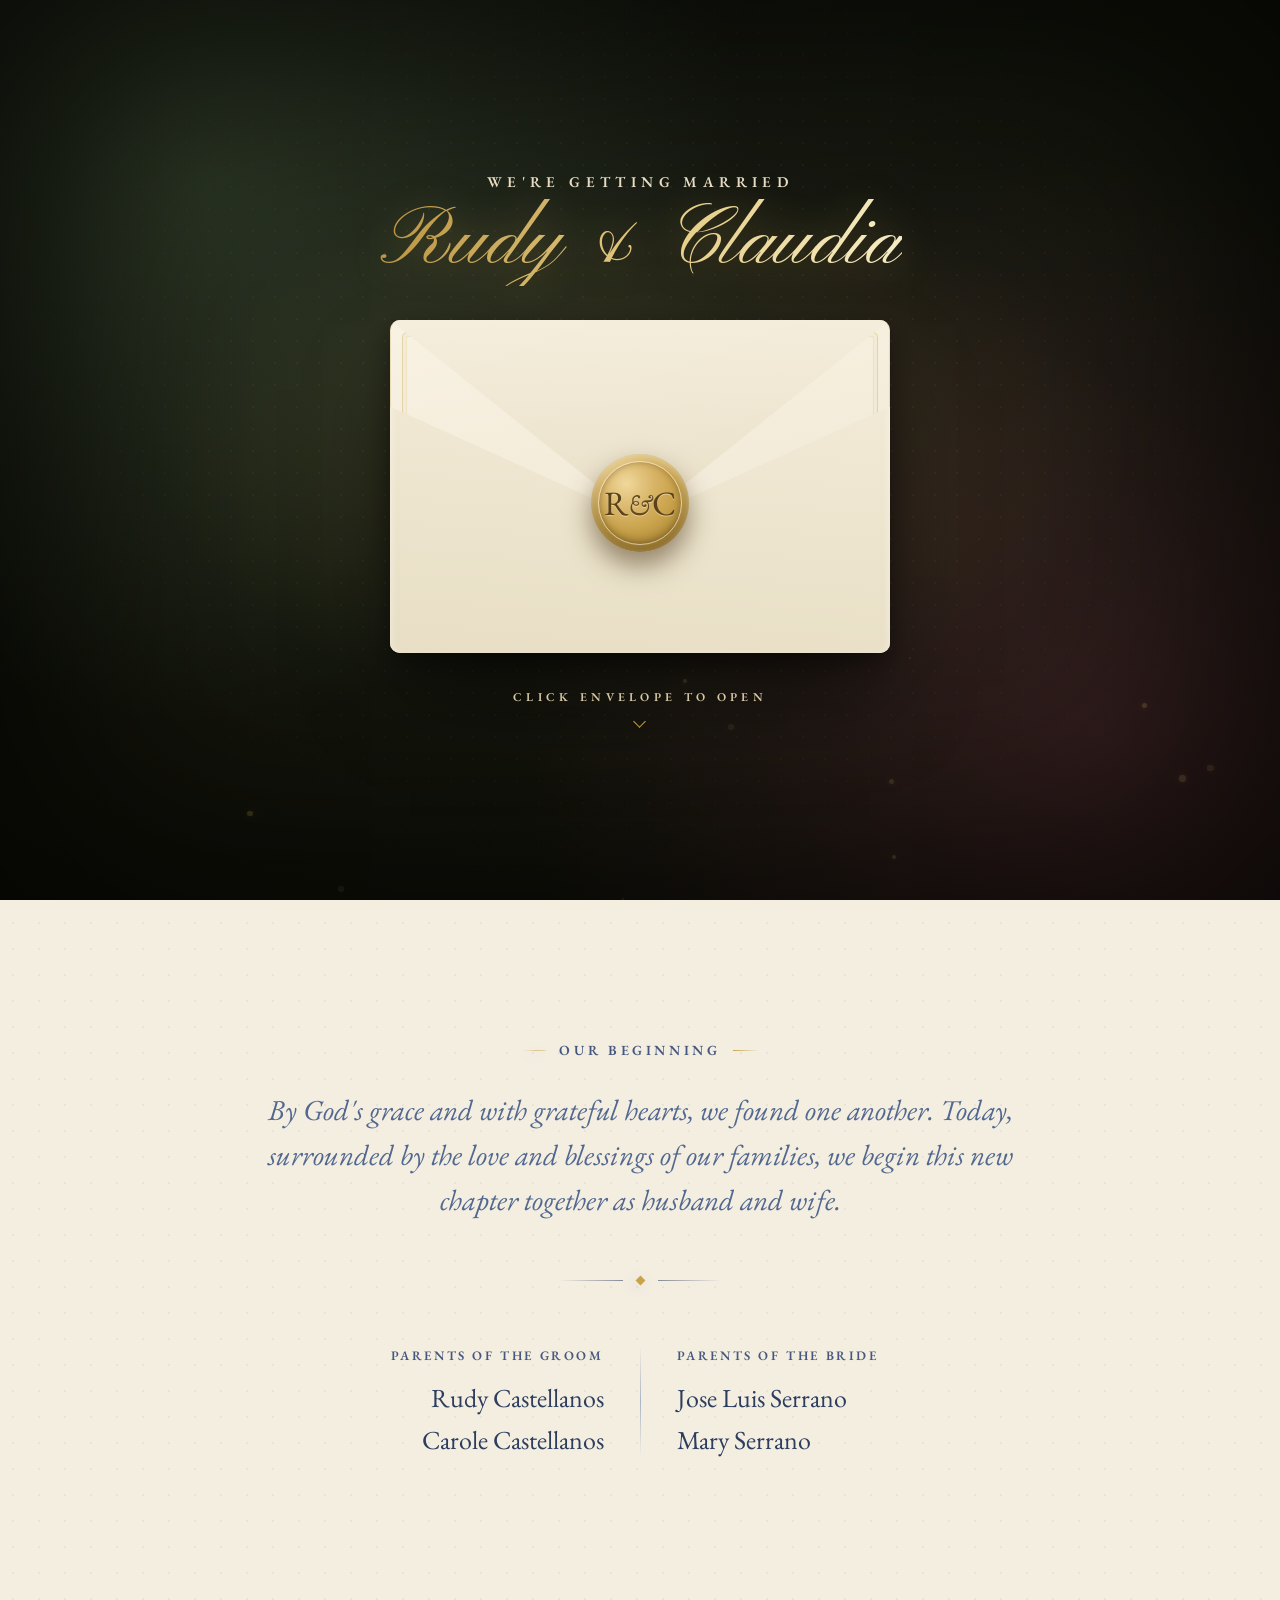
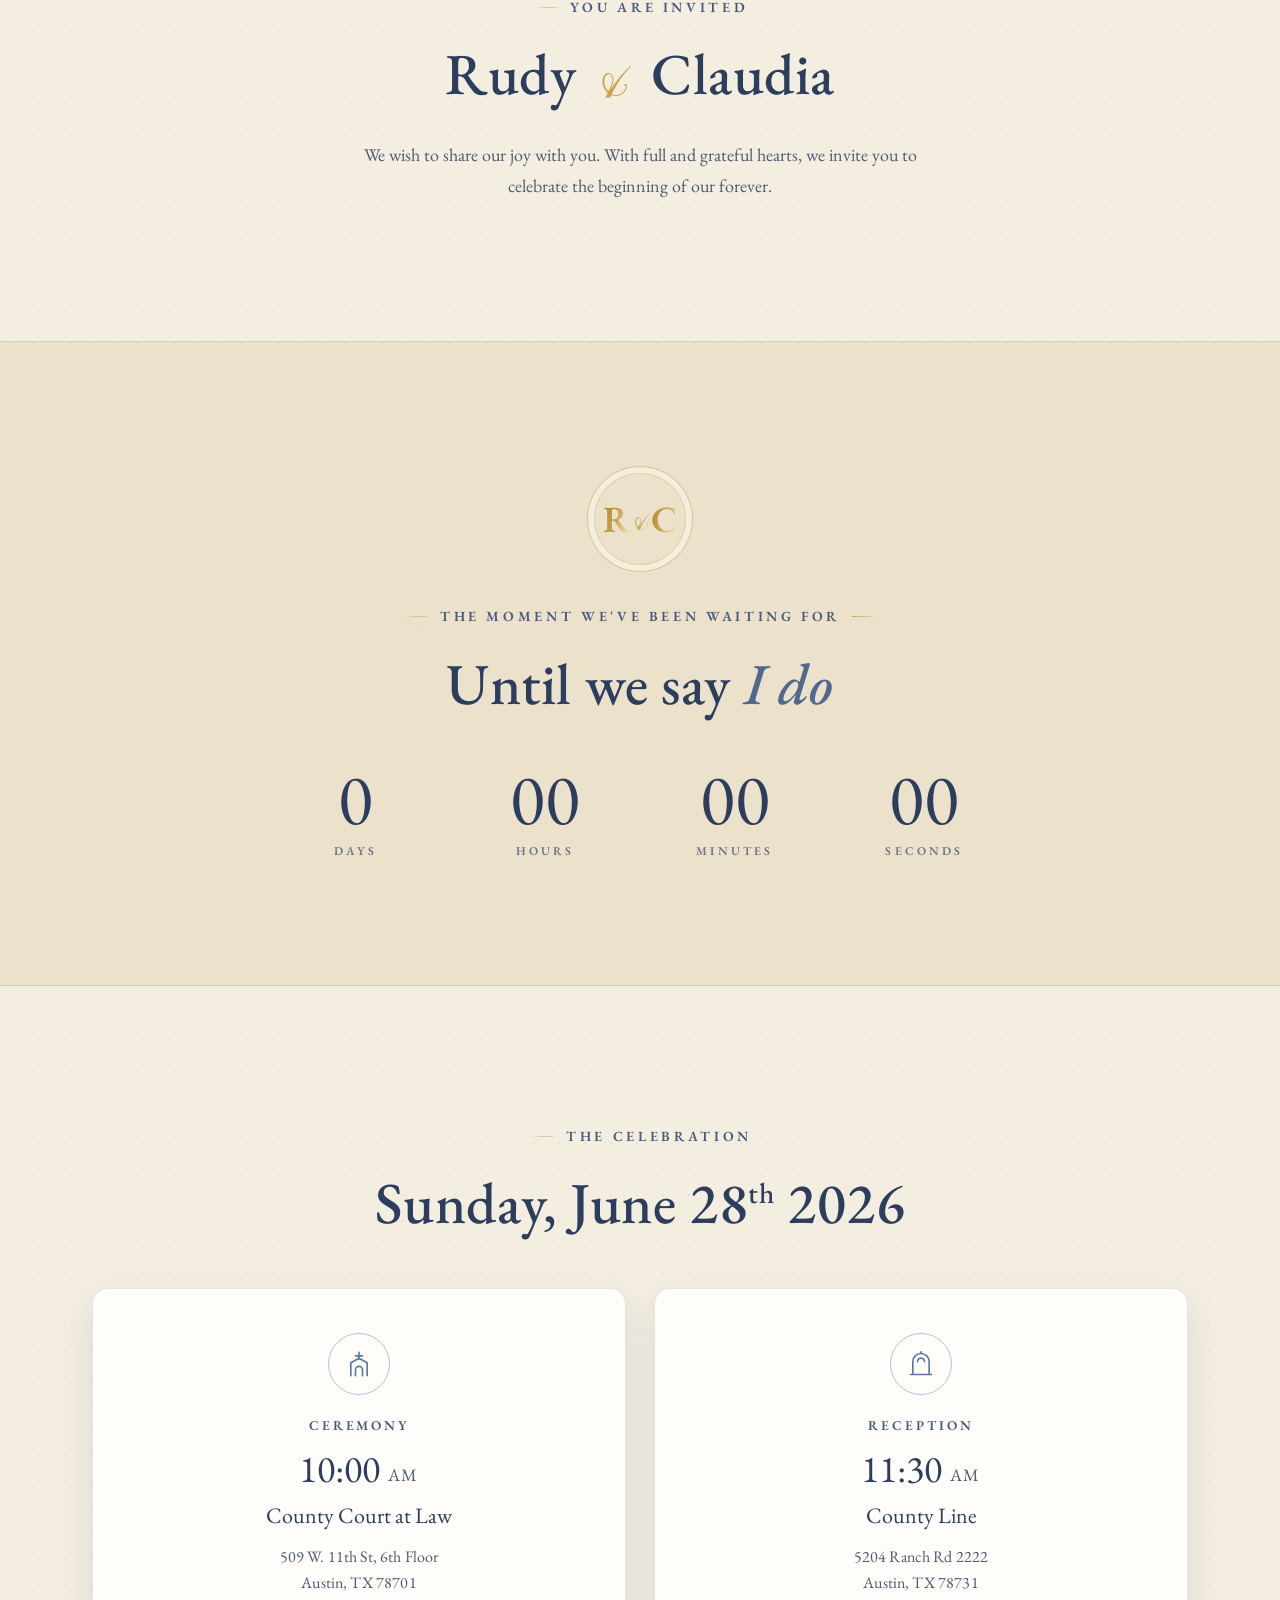
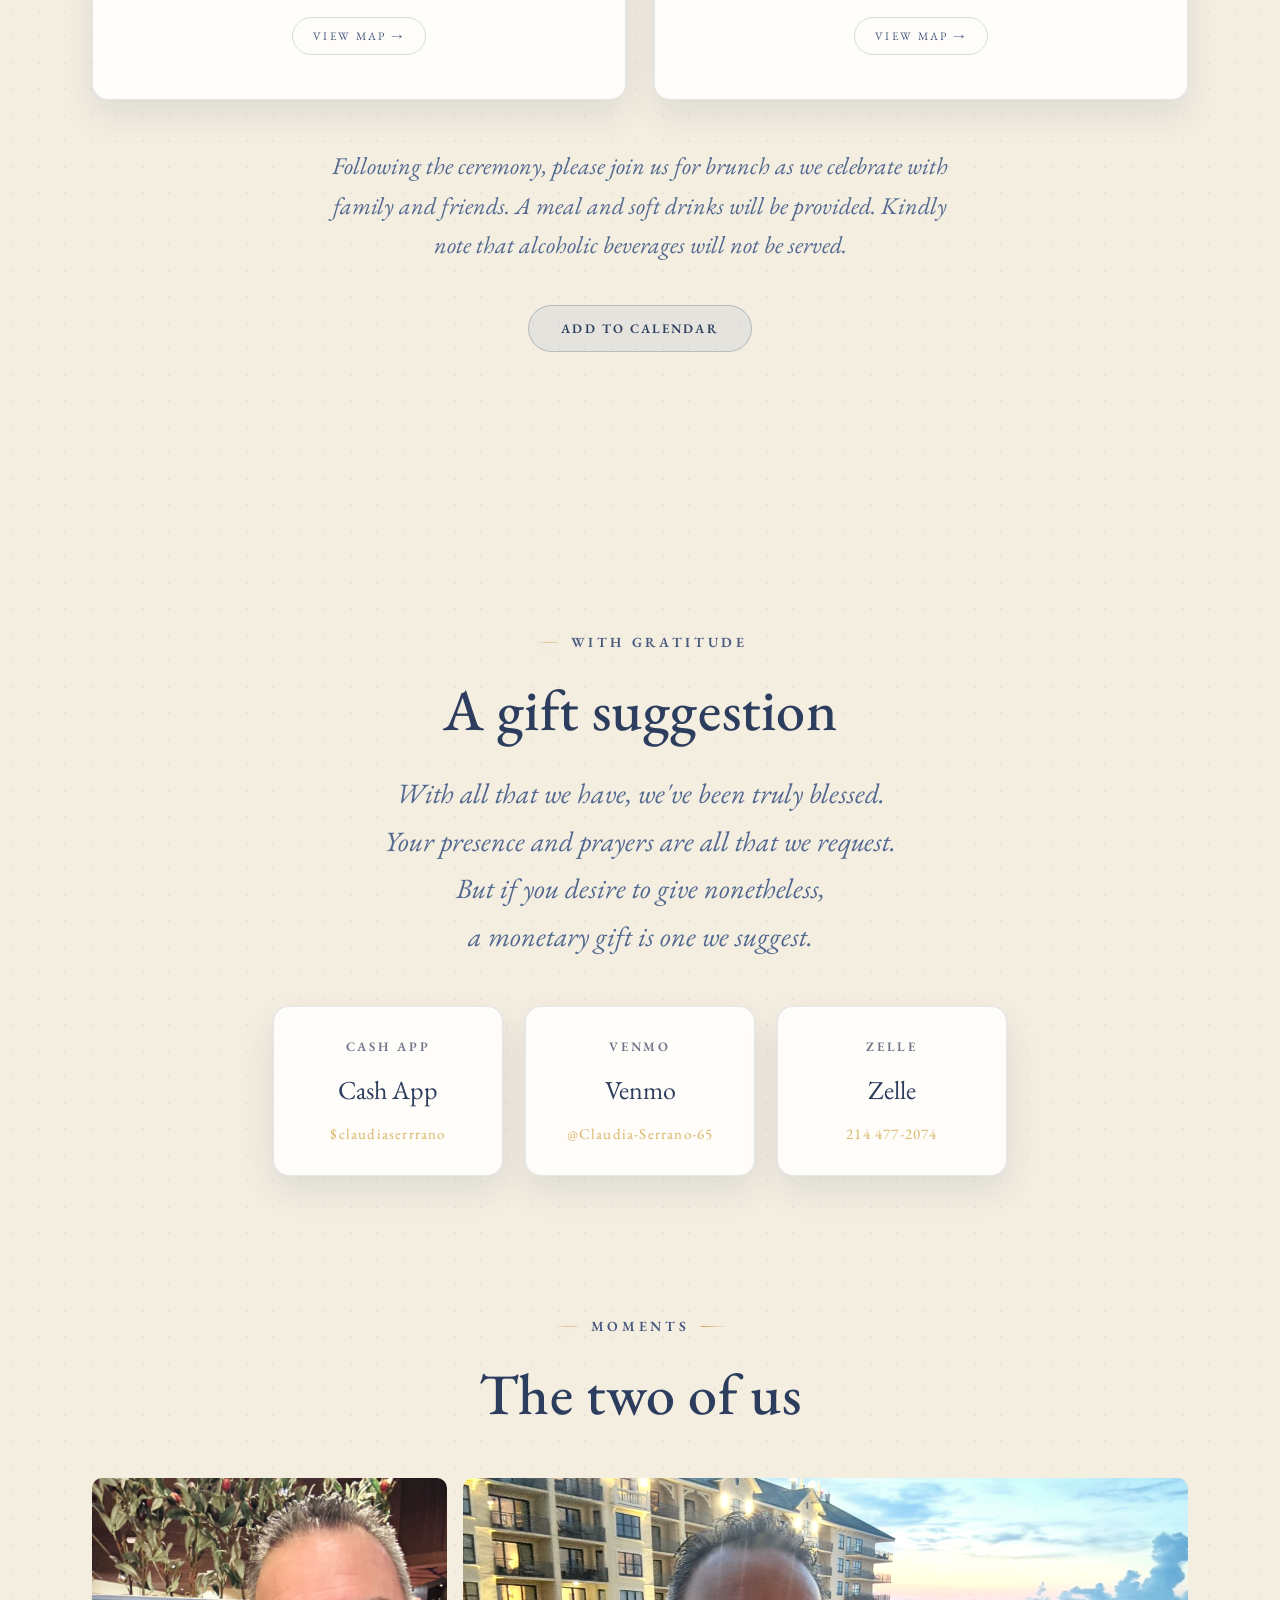
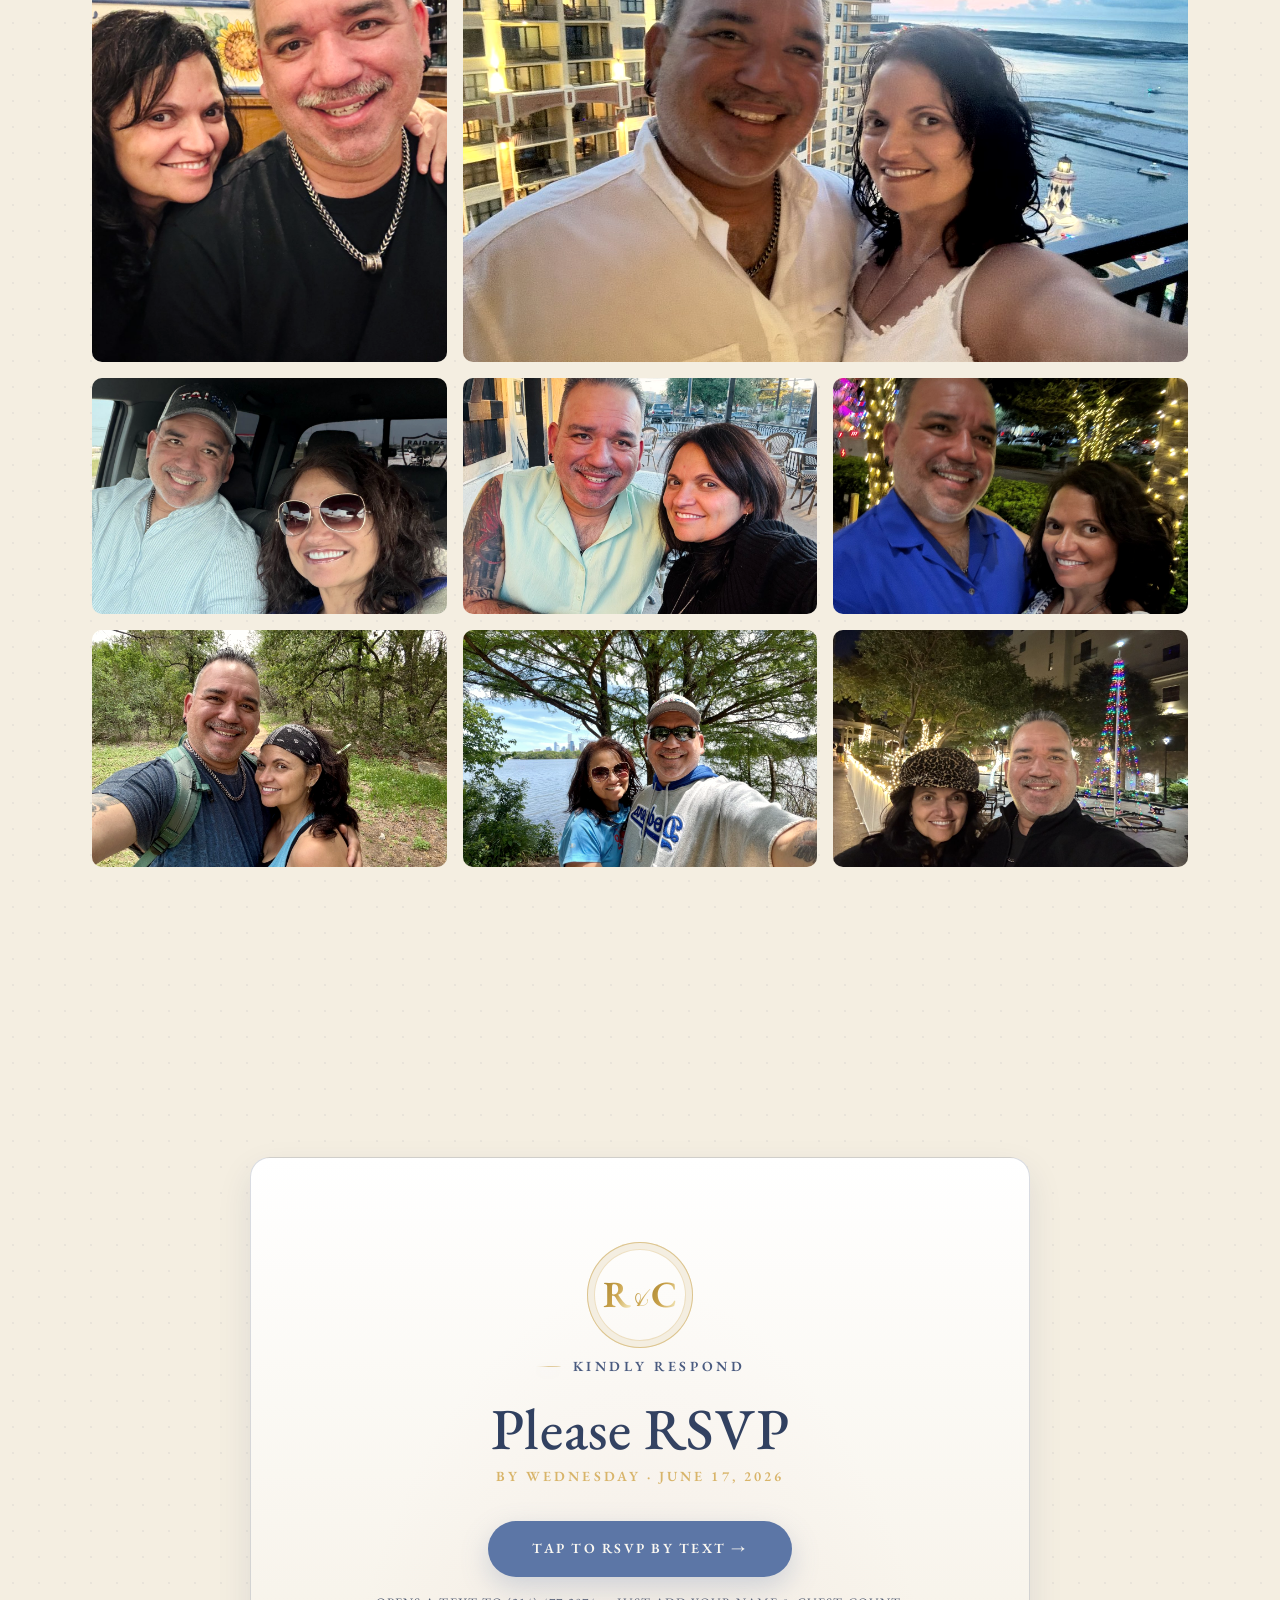
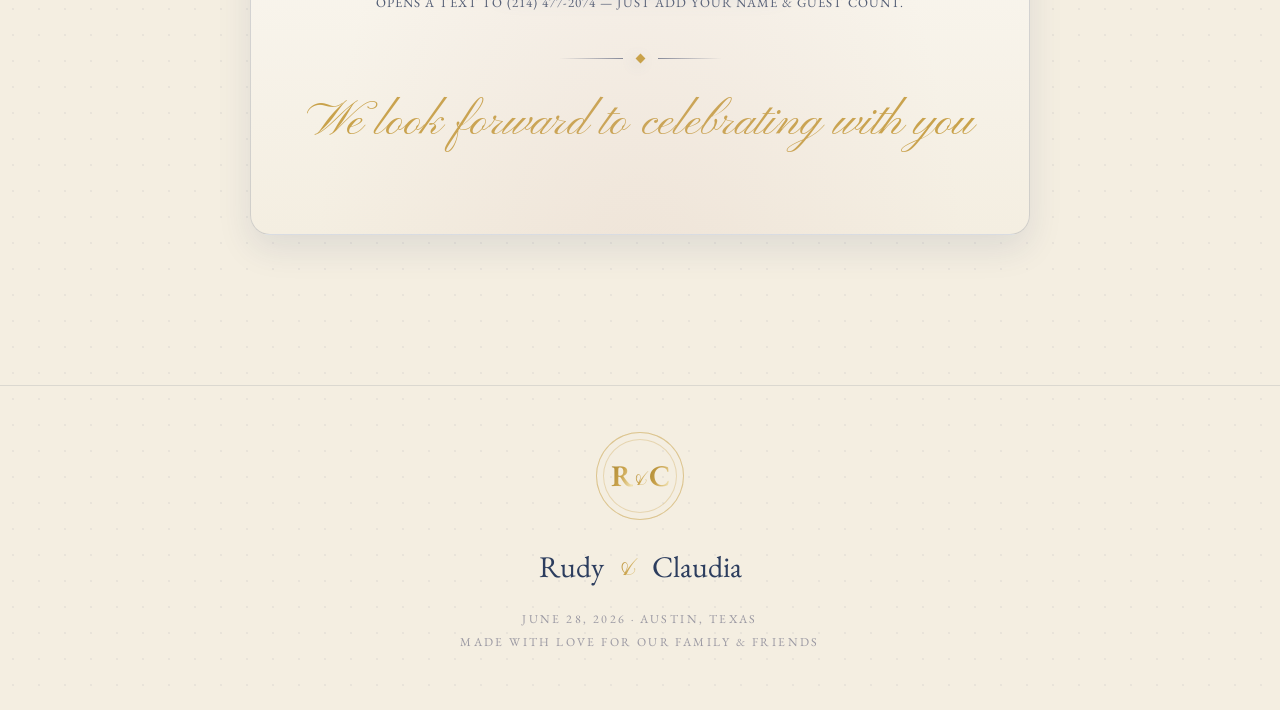
==== index.html @ daa83dc6 "Rudy & Claudia wedding invitation Co-Authored-By: Claude Fable 5 <noreply@anthropic.com>" ====
<!DOCTYPE html>
<html lang="en">
<head>
<meta charset="UTF-8" />
<meta name="viewport" content="width=device-width, initial-scale=1" />
<title>Rudy & Claudia — Our Wedding</title>
<meta name="description" content="Join us as we begin forever — the wedding of Rudy & Claudia, Sunday June 28, 2026 in Austin, Texas." />
<meta property="og:type" content="website" />
<meta property="og:title" content="Rudy & Claudia · June 28, 2026" />
<meta property="og:description" content="Join us as we begin forever. Sunday, June 28, 2026 · Austin, Texas." />
<meta property="og:image" content="images/share-preview.jpg" />
<meta property="og:image:width" content="1200" />
<meta property="og:image:height" content="630" />
<meta name="twitter:card" content="summary_large_image" />
<meta name="twitter:title" content="Rudy & Claudia · June 28, 2026" />
<meta name="twitter:description" content="Join us as we begin forever. Sunday, June 28, 2026 · Austin, Texas." />
<meta name="twitter:image" content="images/share-preview.jpg" />
<link rel="stylesheet" href="ds.css" />
<link rel="preconnect" href="https://fonts.googleapis.com" />
<link rel="preconnect" href="https://fonts.gstatic.com" crossorigin />
<link href="https://fonts.googleapis.com/css2?family=EB+Garamond:ital,wght@0,400;0,500;0,600;0,700;0,800;1,400;1,500;1,600&family=Pinyon+Script&display=swap" rel="stylesheet" />
<style>
  :root{
    /* ===== Ivory & Royal Blue — refined wedding ===== */
    --gold:#C9A24B;            /* antique gold — script, ornaments, monogram */
    --gold-soft:#D8B466;       /* lighter gold for hover / highlights */
    --sage:#5C76A6;            /* dusty blue — primary accent */
    --sage-deep:#46587E;       /* deeper dusty blue for labels */
    --green:#2C3D5E;           /* deep slate navy — display / text */
    --champagne:#52688F;       /* warm dusty blue — accent name & italics */
    --serif:'EB Garamond', Georgia, 'Times New Roman', serif;
    --script:'Pinyon Script', cursive;
    --font-body:'EB Garamond', Georgia, serif;
    --font-mono:'EB Garamond', Georgia, serif;
    --ink:#F4EEE1;             /* warm ivory canvas */
    --ink-2:#FBF6EC;
    --blush:#D8B8B2;           /* soft blush — atmospheric warmth only */
    /* override dark-brand semantic tokens to light */
    --bg:#F4EEE1;
    --fg-1:#2C3D5E; --fg-2:#4E5A72; --fg-3:#6E7488; --fg-muted:#9A98A2;
    --surface-1:#FFFFFF; --surface-2:#FFFDF9; --surface-3:#ECE2CC;
    --border-subtle:rgba(44,61,94,0.12);
    --border-1:rgba(44,61,94,0.18);
    --border-2:rgba(44,61,94,0.24);
    --amber-orange:#5C76A6; --amber-light:#7187B5; --amber-dark:#465E86;
    --glow-amber-sm:0 4px 14px rgba(92,118,166,0.18);
    --glow-amber:0 10px 28px rgba(92,118,166,0.26);
    --glow-amber-lg:0 16px 44px rgba(92,118,166,0.34);
    --shadow-card:0 1px 0 rgba(255,255,255,0.7) inset, 0 14px 34px rgba(34,51,94,0.10);
    --shadow-lift:0 22px 54px rgba(34,51,94,0.16), 0 1px 0 rgba(255,255,255,0.8) inset;
  }
  *{box-sizing:border-box;}
  html{scroll-behavior:smooth;}
  body{
    background:var(--ink);
    color:var(--fg-1);
    margin:0;
    overflow-x:hidden;
  }
  ::selection{background:var(--sage);color:#fff;}

  /* dot grid + glow helpers */
  .dotgrid{
    background-image:radial-gradient(rgba(46,58,94,0.06) 1px, transparent 1px);
    background-size:26px 26px;
  }
  .wrap{max-width:1160px;margin:0 auto;padding:0 32px;}
  section{position:relative;}

  /* ============ ORNAMENTS ============ */
  .eyebrow{
    font-family:var(--font-mono);
    font-size:14px;letter-spacing:.26em;text-transform:uppercase;
    color:var(--sage-deep);
    display:inline-flex;align-items:center;gap:12px;font-weight:600;
  }
  .eyebrow::before,.eyebrow.two::after{
    content:'';width:26px;height:1px;background:linear-gradient(90deg,transparent,var(--gold));
  }
  .eyebrow.two::after{background:linear-gradient(90deg,var(--gold),transparent);}
  .rule{
    display:flex;align-items:center;justify-content:center;gap:14px;color:var(--gold);
  }
  .rule::before,.rule::after{
    content:'';height:1px;width:64px;
    background:linear-gradient(90deg,transparent,rgba(46,58,94,.55));
  }
  .rule::after{background:linear-gradient(90deg,rgba(46,58,94,.55),transparent);}
  .diamond{width:7px;height:7px;background:var(--gold);transform:rotate(45deg);box-shadow:var(--glow-amber-sm);}
  .amp{font-family:var(--script);color:var(--gold);font-weight:400;line-height:1;}

  /* ============ REVEAL ============ */
  .rv{transition:opacity .9s var(--ease-out),transform .9s var(--ease-out);}
  .anim .rv{opacity:0;transform:translateY(34px);}
  .anim .rv.in{opacity:1;transform:none;}
  .rv.d1{transition-delay:.08s;}.rv.d2{transition-delay:.16s;}.rv.d3{transition-delay:.24s;}.rv.d4{transition-delay:.32s;}
  @media not all{.anim .rv{opacity:1;transform:none;transition:none;}}

  /* ============ TOP BAR ============ */
  .topbar{
    position:fixed;top:0;left:0;right:0;z-index:50;height:64px;
    display:flex;align-items:center;justify-content:space-between;
    padding:0 32px;
    background:rgba(247,243,234,0);backdrop-filter:blur(0px);
    transition:background .4s ease, backdrop-filter .4s ease, border-color .4s ease;
    border-bottom:1px solid transparent;
  }
  .topbar.solid{background:rgba(247,243,234,.82);backdrop-filter:blur(14px);border-bottom:1px solid var(--border-subtle);}
  .crest{
    font-family:var(--serif);font-size:18px;letter-spacing:.04em;color:var(--fg-1);
    display:flex;align-items:center;gap:9px;
  }
  .crest .amp{font-size:24px;}
  .navlinks{display:flex;gap:26px;}
  .navlinks a{white-space:nowrap;}
  .navlinks a{
    font-family:var(--font-mono);font-size:12px;letter-spacing:.18em;text-transform:uppercase;font-weight:600;
    color:var(--fg-3);
  }
  .navlinks a:hover{color:var(--sage-deep);}
  @media(max-width:820px){.navlinks{display:none;}}

  /* ============ HERO ============ */
  .hero{min-height:100vh;display:flex;align-items:center;padding:120px 0 90px;overflow:hidden;}
  .hero::after{
    content:'';position:absolute;left:50%;bottom:-30%;transform:translateX(-50%);
    width:120vw;height:70vh;pointer-events:none;
    background:radial-gradient(ellipse at center, rgba(216,184,178,.24), transparent 62%);
  }
  .hero-grid{display:grid;grid-template-columns:1.05fr .95fr;gap:72px;align-items:center;width:100%;}
  .hero-copy{display:flex;flex-direction:column;gap:30px;}
  .title-block{display:flex;flex-direction:column;gap:4px;}
  .wed-script{font-family:var(--script);color:var(--gold);font-size:clamp(30px,4.3vw,50px);line-height:1.1;}
  .names{font-family:var(--serif);font-weight:500;line-height:.9;letter-spacing:.005em;color:var(--fg-1);text-transform:none;}
  .names .n{display:block;font-size:clamp(46px,7.4vw,104px);}
  .names .amp{display:block;font-size:clamp(44px,5.4vw,74px);margin:.04em 0 .02em;}
  .names em{font-style:normal;color:var(--champagne);}
  .third{
    font-family:var(--font-mono);font-size:12px;letter-spacing:.4em;color:var(--fg-3);
    text-transform:uppercase;margin-top:4px;
  }
  .hero-meta{font-family:var(--font-mono);font-size:15px;letter-spacing:.18em;color:var(--fg-2);text-transform:uppercase;line-height:2;font-weight:500;}
  .hero-meta b{display:block;color:var(--gold-soft);font-weight:500;margin-bottom:11px;}
  .hero-meta .hm-place{display:block;}

  /* portrait frame */
  .portrait-frame{position:relative;justify-self:center;margin:14px 18px;}
  .portrait-frame::before{
    content:'';position:absolute;inset:-14px;border:1px solid rgba(46,58,94,.5);
    pointer-events:none;
  }
  .corner{position:absolute;width:16px;height:16px;border:1px solid var(--gold);z-index:3;}
  .corner.tl{top:-14px;left:-14px;border-right:0;border-bottom:0;}
  .corner.tr{top:-14px;right:-14px;border-left:0;border-bottom:0;}
  .corner.bl{bottom:-14px;left:-14px;border-right:0;border-top:0;}
  .corner.br{bottom:-14px;right:-14px;border-left:0;border-top:0;}
  .hero-portrait,.gal img{display:block;background:#EDE7D9;object-fit:cover;}
  .hero-portrait{width:min(360px,72vw);aspect-ratio:3/4;height:auto;}

  .scrollcue{
    position:absolute;left:50%;bottom:26px;transform:translateX(-50%);
    display:flex;flex-direction:column;align-items:center;gap:8px;
    font-family:var(--font-mono);font-size:9.5px;letter-spacing:.3em;color:var(--fg-muted);text-transform:uppercase;
  }
  .scrollcue .line{width:1px;height:38px;background:linear-gradient(var(--gold),transparent);animation:cue 2.2s var(--ease-std) infinite;}
  @keyframes cue{0%{opacity:.2;transform:scaleY(.4);transform-origin:top;}50%{opacity:1;transform:scaleY(1);}100%{opacity:.2;transform:scaleY(.4);transform-origin:bottom;}}

  @media(max-width:820px){
    .hero-grid{grid-template-columns:1fr;gap:48px;text-align:center;}
    .hero-copy{align-items:center;}
    .eyebrow{justify-content:center;}
    .portrait-frame{order:-1;}
  }

  /* ============ GENERIC SECTION ============ */
  .band{padding:clamp(72px,11vw,140px) 0;}
  .center{text-align:center;display:flex;flex-direction:column;align-items:center;}
  .sec-eyebrow{margin-bottom:26px;}
  .sec-title{
    font-family:var(--serif);font-weight:500;font-size:clamp(34px,5vw,58px);
    line-height:1.04;color:var(--fg-1);letter-spacing:.01em;margin:0;
  }
  .sec-title .amp{font-size:1.1em;vertical-align:-.06em;}
  .lead{font-family:var(--serif);font-style:italic;font-weight:400;font-size:clamp(21px,2.5vw,29px);color:var(--champagne);line-height:1.55;max-width:680px;}
  p.txt{font-family:var(--font-body);font-size:18px;line-height:1.7;color:var(--fg-2);max-width:600px;}

  /* ============ BLESSING / PARENTS ============ */
  .blessing{max-width:760px;margin:0 auto;}
  .parents{
    display:grid;grid-template-columns:1fr auto 1fr;gap:0;align-items:center;
    margin-top:56px;width:100%;max-width:840px;
  }
  .parent-col{display:flex;flex-direction:column;gap:10px;padding:0 36px;}
  .parent-col .who{font-family:var(--font-mono);font-size:13px;letter-spacing:.2em;text-transform:uppercase;color:var(--sage-deep);margin-bottom:6px;font-weight:600;}
  .parent-col .name{font-family:var(--serif);font-size:clamp(20px,2.4vw,26px);color:var(--fg-1);line-height:1.25;}
  .parent-col .name .dec{color:var(--fg-muted);font-size:.8em;}
  .vdiv{width:1px;align-self:stretch;background:linear-gradient(transparent,rgba(110,134,176,.55),transparent);}
  @media(max-width:720px){
    .parents{grid-template-columns:1fr;gap:36px;max-width:420px;}
    .vdiv{height:1px;width:120px;justify-self:center;background:linear-gradient(90deg,transparent,rgba(110,134,176,.55),transparent);}
  }

  /* ============ COUNTDOWN ============ */
  .countdown-top{background:var(--surface-3);border-bottom:1px solid var(--border-subtle);padding:96px 0 46px;}
  .count{display:grid;grid-template-columns:repeat(4,minmax(0,1fr));gap:clamp(8px,3vw,40px);justify-content:center;margin-top:14px;width:100%;max-width:720px;}
  .count .u{display:flex;flex-direction:column;align-items:center;gap:8px;}
  @media(max-width:560px){.count{grid-template-columns:repeat(2,1fr);row-gap:30px;max-width:300px;}}
  .count .num{font-family:var(--serif);font-weight:400;font-size:clamp(40px,6vw,72px);line-height:1;color:var(--fg-1);font-variant-numeric:tabular-nums;}
  .count .lbl{font-family:var(--font-mono);font-size:12px;letter-spacing:.26em;text-transform:uppercase;color:var(--fg-3);font-weight:600;}
  .countdown-top{border-top:1px solid var(--border-subtle);padding:clamp(80px,11vw,124px) 0;}
  .countdown-top .sec-title em{font-style:italic;color:var(--champagne);white-space:nowrap;}
  .countdown-top .count{margin-top:48px;}

  /* ===== MONOGRAM CREST ===== */
  .monogram{
    width:106px;height:106px;border-radius:50%;position:relative;
    display:flex;align-items:center;justify-content:center;color:var(--green);
    box-shadow:inset 0 0 0 1px rgba(201,162,75,0.55), inset 0 0 0 7px var(--ink), inset 0 0 0 8px rgba(201,162,75,0.32);
  }
  .monogram .mr,.monogram .mc{font-family:var(--serif);font-size:37px;font-weight:600;line-height:1;}
  .monogram .ma{font-family:var(--script);font-size:34px;line-height:1;margin:0 -3px;transform:translateY(3px);}
  /* ===== GOLD FOIL TEXT ===== */
  .monogram .mr,.monogram .mc,.monogram .ma,.names .amp,.wed-script,.foot-crest .amp,.crest .amp{
    background:linear-gradient(110deg,#A8852F 0%,#C9A24B 26%,#F1E3B2 50%,#C9A24B 72%,#9C7B2C 100%);
    background-size:220% auto;-webkit-background-clip:text;background-clip:text;
    -webkit-text-fill-color:transparent;color:transparent;
  }
  @media all{
    .monogram .mr,.monogram .mc,.monogram .ma,.names .amp,.wed-script{animation:foil 7s ease-in-out infinite;}
    @keyframes foil{0%,100%{background-position:0% 50%;}50%{background-position:100% 50%;}}
  }
  /* ===== WARM FILM TONE ON PHOTOS ===== */
  .gal img,.hero-portrait{filter:saturate(0.93) contrast(1.02) brightness(1.02) sepia(0.10);}
  /* ===== ATMOSPHERE: paper grain + warm vignette ===== */
  .grain-layer{position:fixed;inset:0;z-index:2;pointer-events:none;opacity:.06;mix-blend-mode:multiply;
    background-image:url("data:image/svg+xml,%3Csvg xmlns='http://www.w3.org/2000/svg' width='160' height='160'%3E%3Cfilter id='n'%3E%3CfeTurbulence type='fractalNoise' baseFrequency='0.9' numOctaves='2' stitchTiles='stitch'/%3E%3C/filter%3E%3Crect width='100%25' height='100%25' filter='url(%23n)'/%3E%3C/svg%3E");}
  body::after{content:'';position:fixed;inset:0;pointer-events:none;z-index:3;
    background:radial-gradient(ellipse 112% 92% at 50% 26%, transparent 56%, rgba(44,61,94,0.05) 86%, rgba(44,61,94,0.10) 100%);}
  .countdown-top .monogram{margin:0 auto 34px;}
  .rsvp-card .monogram{margin:0 auto 8px;}
  footer .monogram{margin:0 auto 24px;width:88px;height:88px;}
  footer .monogram .mr,footer .monogram .mc{font-size:30px;}
  footer .monogram .ma{font-size:28px;}

  /* ===== GALLERY LIGHTBOX ===== */
  .gal img{cursor:zoom-in;}
  #lightbox{position:fixed;inset:0;z-index:200;display:none;align-items:center;justify-content:center;
    background:rgba(15,19,32,.93);backdrop-filter:blur(10px);opacity:0;transition:opacity .35s var(--ease-out);padding:24px;}
  #lightbox.on{display:flex;opacity:1;}
  #lightbox .lb-img{max-width:92vw;max-height:85vh;border-radius:6px;box-shadow:0 30px 90px rgba(0,0,0,.6);
    transform:scale(.96);transition:transform .4s var(--ease-out);}
  #lightbox.on .lb-img{transform:scale(1);}
  .lb-btn{position:absolute;background:rgba(255,255,255,.08);border:1px solid rgba(255,255,255,.22);
    color:#fff;border-radius:50%;width:52px;height:52px;display:flex;align-items:center;justify-content:center;
    cursor:pointer;font-size:26px;line-height:0;transition:background .15s,border-color .15s;backdrop-filter:blur(6px);}
  .lb-btn:hover{background:rgba(255,255,255,.18);border-color:rgba(255,255,255,.42);}
  .lb-close{top:22px;right:22px;font-size:30px;}
  .lb-prev{left:22px;top:50%;transform:translateY(-50%);}
  .lb-next{right:22px;top:50%;transform:translateY(-50%);}
  .lb-count{position:absolute;bottom:26px;left:50%;transform:translateX(-50%);color:rgba(255,255,255,.72);
    font-family:var(--font-mono);font-size:12px;letter-spacing:.24em;text-transform:uppercase;}
  @media(max-width:560px){.lb-prev{left:10px;}.lb-next{right:10px;}.lb-btn{width:46px;height:46px;font-size:24px;}}

  /* ============ DETAILS CARDS ============ */
  .cards{display:grid;grid-template-columns:1fr 1fr;gap:28px;margin-top:54px;width:100%;}
  .card{
    background:var(--surface-2);border:1px solid var(--border-subtle);border-radius:var(--r-lg);
    padding:44px 40px;display:flex;flex-direction:column;align-items:center;text-align:center;gap:14px;
    box-shadow:var(--shadow-card);position:relative;overflow:hidden;transition:transform .4s var(--ease-out),border-color .4s var(--ease-out),box-shadow .4s var(--ease-out);
  }
  .card:hover{transform:translateY(-3px);border-color:rgba(46,58,94,.2);box-shadow:var(--shadow-lift);}
  .card .glyph{
    width:62px;height:62px;border:1px solid rgba(110,134,176,.5);border-radius:50%;
    display:flex;align-items:center;justify-content:center;color:var(--sage);margin-bottom:6px;
  }
  .card .glyph svg{width:28px;height:28px;}
  .card .ctype{font-family:var(--font-mono);font-size:13.5px;letter-spacing:.22em;text-transform:uppercase;color:var(--sage-deep);font-weight:600;}
  .card .ctime{font-family:var(--serif);font-size:38px;color:var(--fg-1);line-height:1;white-space:nowrap;}
  .card .cplace{font-family:var(--serif);font-size:22px;color:var(--fg-1);line-height:1.3;}
  .card .caddr{font-family:var(--font-body);font-size:16px;color:var(--fg-2);line-height:1.6;letter-spacing:.01em;}
  .maplink{
    margin-top:8px;font-family:var(--font-mono);font-size:11.5px;letter-spacing:.2em;text-transform:uppercase;
    color:var(--sage-deep);border:1px solid var(--border-1);border-radius:var(--r-pill);
    padding:9px 20px;transition:all .2s var(--ease-out);display:inline-flex;gap:8px;align-items:center;
  }
  .maplink:hover{border-color:var(--gold);color:var(--gold);box-shadow:var(--glow-amber-sm);}
  .nochildren{
    margin-top:34px;display:inline-flex;align-items:center;gap:12px;
    font-family:var(--font-mono);font-size:11px;letter-spacing:.26em;text-transform:uppercase;color:var(--fg-3);
    border:1px solid var(--border-1);border-radius:var(--r-pill);padding:12px 26px;
  }
  .nochildren b{color:var(--champagne);font-weight:500;}
  @media(max-width:720px){.cards{grid-template-columns:1fr;}}

  /* ============ GALLERY ============ */
  .gal{display:grid;grid-template-columns:repeat(6,1fr);gap:16px;margin-top:54px;width:100%;align-items:start;}
  .gal img{width:100%;height:100%;border-radius:10px;}
  .g-port{grid-column:span 2;aspect-ratio:3/4;}
  .g-wide{grid-column:span 4;aspect-ratio:3/2;}
  .g-sm{grid-column:span 2;aspect-ratio:3/2;}
  @media(max-width:720px){
    .gal{grid-template-columns:repeat(2,1fr);}
    .g-port{grid-column:span 2;aspect-ratio:4/3;}
    .g-wide{grid-column:span 2;aspect-ratio:3/2;}
    .g-sm{grid-column:span 1;aspect-ratio:4/5;}
  }

  /* ============ GIFTS ============ */
  .gift-poem{font-family:var(--serif);font-style:italic;font-weight:400;font-size:clamp(21px,2.6vw,28px);color:var(--champagne);line-height:1.7;max-width:600px;margin-top:30px;}
  .pays{display:flex;gap:22px;justify-content:center;margin-top:46px;flex-wrap:wrap;}
  .pay{
    background:var(--surface-2);border:1px solid var(--border-subtle);border-radius:var(--r-lg);
    padding:30px 38px;display:flex;flex-direction:column;align-items:center;gap:12px;min-width:230px;
    box-shadow:var(--shadow-card);transition:transform .4s var(--ease-out),border-color .4s var(--ease-out);
  }
  .pay:hover{transform:translateY(-3px);border-color:rgba(46,58,94,.2);}
  .pay .ptag{font-family:var(--font-mono);font-size:13px;letter-spacing:.22em;text-transform:uppercase;color:var(--fg-3);font-weight:600;}
  .pay .pname{font-family:var(--serif);font-size:26px;color:var(--fg-1);}
  .pay .phandle{font-family:var(--font-mono);font-size:15px;letter-spacing:.08em;color:var(--gold-soft);}

  /* ============ RSVP ============ */
  .rsvp-band{padding:clamp(80px,12vw,150px) 0;}
  .rsvp-card{
    background:linear-gradient(180deg,var(--surface-1),var(--ink));
    border:1px solid var(--border-1);border-radius:var(--r-xl);
    padding:clamp(48px,7vw,84px) 32px;max-width:780px;margin:0 auto;text-align:center;
    display:flex;flex-direction:column;align-items:center;position:relative;overflow:hidden;
    box-shadow:var(--shadow-card);
  }
  .rsvp-card::before{content:'';position:absolute;inset:0;
    background:radial-gradient(ellipse at 50% 120%, rgba(216,184,178,.20), transparent 60%);pointer-events:none;}
  .deadline{font-family:var(--font-mono);font-size:14px;letter-spacing:.22em;text-transform:uppercase;color:var(--gold-soft);margin-top:6px;font-weight:600;}
  .cta{
    margin-top:34px;font-family:var(--font-mono);font-size:14px;letter-spacing:.16em;text-transform:uppercase;font-weight:600;
    color:#FBF8F1;background:var(--sage);border:0;border-radius:var(--r-pill);
    padding:17px 44px;cursor:pointer;box-shadow:var(--glow-amber);
    transition:background .15s var(--ease-out),box-shadow .15s var(--ease-out),transform .09s var(--ease-out);
    text-decoration:none;display:inline-flex;align-items:center;gap:10px;
  }
  .cta:hover{background:var(--amber-light);box-shadow:var(--glow-amber-lg);color:#FBF8F1;}
  .cta:active{background:var(--amber-dark);box-shadow:var(--glow-amber-sm);transform:translateY(1px);}
  .closing{font-family:var(--script);font-style:normal;font-size:clamp(30px,4.4vw,48px);color:var(--gold);margin-top:14px;line-height:1.12;}

  /* ============ FOOTER ============ */
  footer{border-top:1px solid var(--border-subtle);padding:46px 0 56px;text-align:center;}
  .foot-crest{font-family:var(--serif);font-size:30px;color:var(--fg-1);display:inline-flex;align-items:center;gap:10px;}
  .foot-crest .amp{font-size:36px;}
  .foot-meta{font-family:var(--font-mono);font-size:12px;letter-spacing:.2em;text-transform:uppercase;color:var(--fg-muted);margin-top:18px;line-height:1.9;}

  /* ============ MUSIC TOGGLE ============ */
  .music{
    position:fixed;right:22px;bottom:22px;z-index:60;
    width:48px;height:48px;border-radius:50%;border:1px solid var(--border-1);
    background:rgba(255,255,255,.82);backdrop-filter:blur(10px);color:var(--sage);
    display:flex;align-items:center;justify-content:center;cursor:pointer;
    transition:all .2s var(--ease-out);
  }
  .music:hover{border-color:var(--gold);box-shadow:var(--glow-amber-sm);}
  .music .bars{display:flex;gap:2.5px;align-items:flex-end;height:16px;}
  .music .bars span{width:2.5px;height:5px;background:currentColor;border-radius:2px;}
  .music.playing .bars span{animation:eq .9s ease-in-out infinite;}
  .music.playing .bars span:nth-child(2){animation-delay:.18s;}
  .music.playing .bars span:nth-child(3){animation-delay:.36s;}
  .music.playing .bars span:nth-child(4){animation-delay:.1s;}
  @keyframes eq{0%,100%{height:4px;}50%{height:15px;}}

  /* ============ MOTION GRAPHICS ============ */
  #petals{position:fixed;inset:0;z-index:0;pointer-events:none;}
  body>section,body>footer{position:relative;z-index:1;}
  #progress{position:fixed;top:0;left:0;height:2px;width:0;z-index:55;
    background:linear-gradient(90deg,var(--sage),var(--gold-soft));box-shadow:0 0 8px rgba(110,134,176,.4);}
  @media all {
    /* hero ambient glow breathing */
    .hero::after{animation:breathe 9s ease-in-out infinite;}
    @keyframes breathe{0%,100%{opacity:.6;transform:translateX(-50%) scale(1);}50%{opacity:1;transform:translateX(-50%) scale(1.12);}}
    /* portrait gentle float */
    .portrait-frame{animation:floaty 7.5s ease-in-out infinite;}
    @keyframes floaty{0%,100%{transform:translateY(0);}50%{transform:translateY(-9px);}}
    /* staggered hero title reveal */
    .anim .title-block{opacity:1;transform:none;}
    .anim .title-block .wed-script,
    .anim .title-block .names .n,
    .anim .title-block .names .amp{opacity:0;transform:translateY(20px);
      transition:opacity .85s var(--ease-out),transform .85s var(--ease-out);}
    .anim .title-block.in .wed-script{opacity:1;transform:none;transition-delay:.05s;}
    .anim .title-block.in .names .n:first-child{opacity:1;transform:none;transition-delay:.18s;}
    .anim .title-block.in .names .amp{opacity:1;transform:none;transition-delay:.32s;}
    .anim .title-block.in .names .n:last-child{opacity:1;transform:none;transition-delay:.46s;}
    /* divider lines draw in */
    .rule::before,.rule::after{transform:scaleX(0);transition:transform .85s var(--ease-out) .15s;}
    .rule::before{transform-origin:right;}.rule::after{transform-origin:left;}
    .rule.in::before,.rule.in::after,.rule:not(.rv)::before,.rule:not(.rv)::after{transform:scaleX(1);}
    /* gallery hover lift */
    .gal img{transition:transform .5s var(--ease-out),box-shadow .5s var(--ease-out);}
    .gal img:hover{transform:translateY(-5px);box-shadow:var(--shadow-lift);}
    /* CTA shimmer */
    .cta{position:relative;overflow:hidden;}
    .cta::after{content:'';position:absolute;top:0;left:-75%;width:45%;height:100%;
      background:linear-gradient(100deg,transparent,rgba(255,255,255,.38),transparent);
      transform:skewX(-18deg);animation:sheen 5.5s ease-in-out infinite;pointer-events:none;}
    @keyframes sheen{0%{left:-75%;}18%{left:155%;}100%{left:155%;}}
  }

  /* ============ ADD TO CALENDAR ============ */
  .addcal-wrap{margin-top:40px;}
  .addcal{font-family:var(--font-mono);font-size:13px;letter-spacing:.16em;text-transform:uppercase;font-weight:600;
    color:var(--green);background:rgba(62,99,176,.08);border:1px solid var(--border-2);border-radius:var(--r-pill);
    padding:14px 32px;cursor:pointer;display:inline-flex;align-items:center;
    transition:border-color .2s var(--ease-out),color .2s var(--ease-out),background .2s var(--ease-out),box-shadow .2s var(--ease-out),transform .12s var(--ease-out);}
  .addcal:hover{border-color:var(--sage);color:var(--gold);background:rgba(62,99,176,.16);box-shadow:var(--glow-amber-sm);transform:translateY(-1px);}
  .addcal:active{transform:translateY(0);}
  .ctime .mer{font-size:.46em;letter-spacing:.07em;vertical-align:.06em;color:var(--fg-2);}
  .gal img:nth-child(1){transition-delay:0s;}
  .gal img:nth-child(2){transition-delay:.12s;}
  .gal img:nth-child(3){transition-delay:.24s;}
  .gal img:nth-child(4){transition-delay:.36s;}
  .gal img:nth-child(5){transition-delay:.48s;}

  /* ============ ENVELOPE INTRO ============ */
  #enve{position:fixed;inset:0;z-index:300;display:flex;flex-direction:column;align-items:center;justify-content:center;gap:34px;
    background:
      radial-gradient(ellipse 64% 50% at 50% 50%, rgba(201,162,75,0.16), transparent 60%),
      radial-gradient(circle at 16% 20%, rgba(60,78,54,0.55), transparent 42%),
      radial-gradient(circle at 86% 82%, rgba(82,40,48,0.50), transparent 44%),
      radial-gradient(ellipse 135% 120% at 50% 40%, #1a1d15 0%, #111209 48%, #070806 100%);
    overflow:hidden;}
  #enve::after{content:'';position:absolute;inset:0;pointer-events:none;z-index:0;
    box-shadow:inset 0 0 220px 60px rgba(0,0,0,0.62);}
  #enve .grain{position:absolute;inset:0;pointer-events:none;z-index:0;
    background-image:radial-gradient(rgba(232,214,170,.05) 1px,transparent 1px);background-size:22px 22px;
    -webkit-mask-image:radial-gradient(ellipse at 50% 45%,#000 38%,transparent 78%);mask-image:radial-gradient(ellipse at 50% 45%,#000 38%,transparent 78%);}
  .enve-dots{position:absolute;inset:0;pointer-events:none;z-index:0;}
  .enve-dots .edot{position:absolute;border-radius:50%;background:#D8B466;box-shadow:0 0 6px rgba(216,180,102,0.6);animation:edrift linear infinite;}
  @keyframes edrift{from{transform:translateY(0)}to{transform:translateY(-118vh)}}
  #enve.lift{animation:enveLift 1.15s cubic-bezier(.5,0,.2,1) forwards;}
  @keyframes enveLift{to{opacity:0;visibility:hidden;transform:translateY(-26px) scale(1.06);}}
  @keyframes envIn{to{opacity:1;transform:none;}}
  .env-head{position:relative;z-index:1;display:flex;flex-direction:column;align-items:center;gap:10px;}
  .env-eyebrow{font-family:var(--serif);font-weight:600;color:#E8DDC4;font-size:clamp(12px,1.7vw,15px);letter-spacing:.36em;text-transform:uppercase;line-height:1;
    opacity:0;transform:translateY(10px);animation:envIn .9s var(--ease-out) .15s forwards;}
  .env-names{font-family:var(--script);font-size:clamp(40px,8vw,84px);line-height:1.04;white-space:nowrap;
    background:linear-gradient(110deg,#B8923F 0%,#E6CD86 28%,#F6ECC4 50%,#D8B466 72%,#A8852F 100%);
    background-size:200% auto;-webkit-background-clip:text;background-clip:text;-webkit-text-fill-color:transparent;color:transparent;
    filter:drop-shadow(0 2px 20px rgba(201,162,75,0.38));
    opacity:0;transform:translateY(12px);animation:envIn 1s var(--ease-out) .3s forwards;}
  .env{position:relative;z-index:1;width:min(500px,86vw);aspect-ratio:1.5/1;cursor:pointer;perspective:1400px;
    opacity:0;transform:translateY(16px) scale(.96);animation:envIn 1s var(--ease-out) .3s forwards;}
  .env-body{position:absolute;inset:0;border-radius:10px;background:linear-gradient(170deg,#f8f2e3,#efe5d0);
    box-shadow:0 50px 90px -20px rgba(0,0,0,.65),0 10px 26px rgba(0,0,0,.4),inset 0 0 0 1px rgba(201,162,75,.28);}
  .env-body::after{content:'';position:absolute;inset:12px;border:1px solid rgba(201,162,75,.38);border-radius:5px;
    box-shadow:inset 0 0 0 3px rgba(248,242,227,.6),inset 0 0 0 4px rgba(201,162,75,.18);}
  .env-letter{position:absolute;left:7%;right:7%;top:9%;bottom:16%;z-index:1;border-radius:4px;background:#fdfbf4;
    box-shadow:0 10px 26px rgba(0,0,0,.22);border:1px solid rgba(201,162,75,.22);
    display:flex;flex-direction:column;align-items:center;justify-content:center;gap:6px;text-align:center;padding:5% 6%;
    opacity:0;transition:transform 1.5s cubic-bezier(.5,0,.15,1),box-shadow 1.5s ease,opacity .8s ease .2s;}
  .env-letter .e1{font-family:var(--font-mono);font-size:9.5px;letter-spacing:.26em;text-transform:uppercase;color:#9A7A2C;font-weight:600;}
  .env-letter .e2{font-family:var(--script);color:var(--gold);font-size:clamp(20px,3.4vw,30px);line-height:1;}
  .env-letter .e3{font-family:var(--serif);color:var(--green);font-size:clamp(24px,4.8vw,40px);line-height:1;}
  .env-letter .e3 i{font-style:normal;font-family:var(--script);color:var(--gold);}
  .env-letter .e4{font-family:var(--font-mono);font-size:9px;letter-spacing:.2em;text-transform:uppercase;color:var(--fg-3);margin-top:3px;}
  .env-front{position:absolute;inset:0;z-index:2;border-radius:10px;background:linear-gradient(185deg,#f4edda,#e8dec5);
    clip-path:polygon(0 26%,50% 60%,100% 26%,100% 100%,0 100%);
    box-shadow:inset 0 3px 8px rgba(255,255,255,.5), inset 0 2px 0 rgba(201,162,75,.25);filter:drop-shadow(0 -1px 1px rgba(0,0,0,.12));}
  /* (envelope address removed) */
  .env-flap{position:absolute;left:0;top:0;width:100%;height:60%;z-index:4;transform-origin:top center;backface-visibility:hidden;
    background:linear-gradient(178deg,#f5eedd,#e9dfc7);clip-path:polygon(0 0,100% 0,50% 100%);border-radius:10px 10px 0 0;
    filter:drop-shadow(0 12px 14px rgba(0,0,0,.3));transition:transform 1.25s cubic-bezier(.6,0,.2,1);}
  .seal{position:absolute;left:50%;top:55%;transform:translate(-50%,-50%);z-index:6;
    width:clamp(78px,15vw,98px);height:clamp(78px,15vw,98px);border-radius:50%;display:flex;align-items:center;justify-content:center;
    background:radial-gradient(circle at 36% 30%,#F0D89C 0%,#D8B466 30%,#C9A24B 52%,#9A7A2C 100%);
    box-shadow:0 14px 26px rgba(60,40,10,.5),inset 0 3px 9px rgba(255,248,224,.6),inset 0 -8px 14px rgba(90,64,18,.55);
    transition:opacity .6s ease,transform .7s cubic-bezier(.5,0,.2,1);}
  .seal::before{content:'';position:absolute;inset:7px;border-radius:50%;border:1.5px solid rgba(255,248,225,.6);box-shadow:inset 0 0 6px rgba(90,64,18,.45);}
  .seal .mono{font-family:var(--serif);color:#5A431A;font-size:clamp(26px,5vw,34px);letter-spacing:.01em;text-shadow:0 1px 0 rgba(255,248,224,.5);}
  .seal .mono i{font-style:italic;font-size:.82em;opacity:.92;}
  .enve-hint{position:relative;z-index:1;font-family:var(--font-mono);font-size:12px;letter-spacing:.36em;text-transform:uppercase;color:#D8C9A6;font-weight:600;
    display:flex;flex-direction:column;align-items:center;gap:11px;opacity:0;animation:envIn .9s var(--ease-out) .65s forwards;}
  .enve-hint .chev{width:9px;height:9px;border-right:1.5px solid var(--gold);border-bottom:1.5px solid var(--gold);transform:rotate(45deg);animation:chevp 1.8s ease-in-out infinite;}
  @keyframes chevp{0%,100%{opacity:.3;transform:rotate(45deg) translateY(0);}50%{opacity:1;transform:rotate(45deg) translateY(3px);}}
  #enve.opening{cursor:default;}
  #enve.opening .seal{opacity:0;transform:translate(-50%,-50%) scale(.7) rotate(-8deg);}
  #enve.opening .env-flap{transform:rotateX(-178deg);}
  #enve.opening .env-letter{transform:translateY(-66%);box-shadow:0 36px 60px rgba(0,0,0,.45);z-index:5;opacity:1;}
  #enve.opening .env-head,#enve.opening .enve-hint{opacity:0;transition:opacity .5s ease;}
  @media not all{.env,.env-eyebrow,.env-names,.enve-hint{animation-duration:.3s;}.env-flap,.env-letter,.seal{transition-duration:.3s;}.enve-dots .edot{animation:none;}#enve.lift{animation-duration:.3s;}}
  /* ============ RSVP NOTE · DETAIL NOTE · MOBILE MOTION ============ */
  .rsvp-note{display:block;margin-top:16px;font-family:var(--font-mono);font-size:13px;letter-spacing:.08em;text-transform:uppercase;color:var(--fg-2);}
  .detail-note{font-family:var(--serif);font-style:italic;font-weight:400;font-size:clamp(19px,2.3vw,24px);line-height:1.65;color:var(--champagne);max-width:620px;margin:46px auto 0;text-wrap:pretty;}
  .anim .gal img.rv{opacity:0;transform:translateX(-70px);transition:opacity .9s var(--ease-out),transform .9s var(--ease-out);}
  .anim .gal img.rv:nth-child(even){transform:translateX(70px);}
  .anim .gal img.rv.in{opacity:1;transform:none;}
  @media(max-width:820px){
    .hero{padding:98px 0 64px;}
    .band{padding:80px 0;}
    .detail-note{margin-top:38px;}
    .scrollcue{display:none;}
    .parent-col{text-align:center!important;align-items:center!important;}
    .sec-title sup{font-size:.5em;}
  }
  /* ---- mobile: nudge everything a touch larger for legibility ---- */
  @media(max-width:560px){
    .eyebrow{font-size:14.5px;letter-spacing:.2em;}
    .hero-meta{font-size:16.5px;letter-spacing:.16em;}
    .names .n{font-size:clamp(60px,16vw,84px);}
    .names .amp{font-size:clamp(50px,11vw,70px);}
    .wed-script{font-size:clamp(34px,9vw,46px);}
    .lead{font-size:22px;}
    p.txt{font-size:19px;}
    .sec-title{font-size:clamp(38px,9.5vw,50px);}
    .card{padding:42px 28px;}
    .card .ctype{font-size:14.5px;}
    .card .ctime{font-size:42px;}
    .card .cplace{font-size:24px;}
    .card .caddr{font-size:17px;}
    .pay .ptag{font-size:14px;}
    .pay .pname{font-size:28px;}
    .pay .phandle{font-size:16.5px;}
    .gift-poem{font-size:22px;}
    .detail-note{font-size:19.5px;}
    .deadline{font-size:15px;}
    .cta{font-size:15px;padding:18px 40px;}
    .parent-col .name{font-size:23px;}
    .parent-col .who{font-size:13.5px;}
    /* ---- story pacing: give each section room to breathe so the next
            chapter doesn't peek in before you've finished this one ---- */
    .band{padding:120px 0;}
    .hero{padding:98px 0 96px;}
    section[data-screen-label="Invitation"]{padding-top:104px !important;}
    section[data-screen-label="Gallery"]{padding-top:104px !important;}
    .rsvp-band{padding:128px 0 132px;}
    .parents{margin-top:52px;}
    .cards{margin-top:48px;gap:24px;}
    .detail-note{margin-top:44px;}
    .addcal-wrap{margin-top:48px;}
    .pays{margin-top:44px;}
    .gal{margin-top:48px;}
    .count{row-gap:34px;}
    .count .num{font-size:48px;}
    .count .lbl{font-size:13px;}
    .countdown-top .monogram{margin-bottom:28px;}
    footer{padding:60px 0 70px;}
  }
</style>
<script>document.documentElement.classList.add('anim');</script>
</head>
<body class="dotgrid">
  <canvas id="petals" aria-hidden="true"></canvas>
  <div class="grain-layer" aria-hidden="true"></div>
  <div id="progress" aria-hidden="true"></div>
  <div id="enve">
    <div class="grain" aria-hidden="true"></div>
    <div class="env-head">
      <span class="env-eyebrow">we're getting married</span>
      <span class="env-names">Rudy &amp; Claudia</span>
    </div>
    <div class="env" role="button" tabindex="0" aria-label="Tap to open the invitation">
      <div class="env-body"></div>
      <div class="env-letter">
        <span class="e1">together with their families</span>
        <span class="e2">the wedding of</span>
        <span class="e3">Rudy <i>&amp;</i> Claudia</span>
        <span class="e4">Sunday · June 28, 2026</span>
      </div>
      <div class="env-front"></div>
      <div class="env-flap"></div>
      <div class="seal"><span class="mono">R<i>&amp;</i>C</span></div>
    </div>
    <div class="enve-hint">Click envelope to open<span class="chev"></span></div>
  </div>

  <!-- ============ TOP BAR ============ -->
  <div class="topbar" id="topbar">
    <div class="crest">Rudy <span class="amp">&amp;</span> Claudia</div>
    <nav class="navlinks">
      <a href="#story">Our Story</a>
      <a href="#details">Details</a>
      <a href="#gallery">Gallery</a>
      <a href="#gifts">Gifts</a>
      <a href="#rsvp">RSVP</a>
    </nav>
  </div>

  <!-- ============ HERO ============ -->
  <section class="hero" data-screen-label="Hero">
    <div class="wrap">
      <div class="hero-grid">
        <div class="hero-copy">
          <span class="eyebrow rv">Join us as we begin forever</span>
          <div class="title-block rv d1">
            <span class="wed-script">the wedding of</span>
            <h1 class="names">
              <span class="n">Rudy</span>
              <span class="amp">&amp;</span>
              <span class="n"><em>Claudia</em></span>
            </h1>
          </div>
          <div class="hero-meta rv d3">
            <b>Sunday · June 28, 2026</b>
            <span class="hm-place">Austin, Texas</span>
          </div>
        </div>
        <div class="portrait-frame rv d2">
          <span class="corner tl"></span><span class="corner tr"></span>
          <span class="corner bl"></span><span class="corner br"></span>
          <img id="hero-portrait" class="hero-portrait" src="images/couple-hero.jpg" alt="Rudy and Claudia" />
        </div>
      </div>
    </div>
    <div class="scrollcue"><span>Scroll</span><span class="line"></span></div>
  </section>

  <!-- ============ BLESSING / STORY ============ -->
  <section class="band" id="story" data-screen-label="Story">
    <div class="wrap center">
      <span class="eyebrow two sec-eyebrow rv">Our Beginning</span>
      <p class="lead blessing rv d1">By God's grace and with grateful hearts, we found one another. Today, surrounded by the love and blessings of our families, we begin this new chapter together as husband and wife.</p>
      <div class="rule rv d2" style="margin:54px 0 6px;"><span class="diamond"></span></div>
      <div class="parents">
        <div class="parent-col rv d2" style="text-align:right;align-items:flex-end;">
          <span class="who">Parents of the Groom</span>
          <span class="name">Rudy Castellanos</span>
          <span class="name">Carole Castellanos</span>
        </div>
        <div class="vdiv rv d2"></div>
        <div class="parent-col rv d3" style="text-align:left;">
          <span class="who">Parents of the Bride</span>
          <span class="name">Jose Luis Serrano</span>
          <span class="name">Mary Serrano</span>
        </div>
      </div>
    </div>
  </section>

  <!-- ============ INVITATION ============ -->
  <section class="band" data-screen-label="Invitation" style="padding-top:0;">
    <div class="wrap center">
      <span class="eyebrow sec-eyebrow rv">You are invited</span>
      <h2 class="sec-title rv d1">Rudy <span class="amp">&amp;</span> Claudia</h2>
      <p class="txt rv d2" style="margin-top:24px;">We wish to share our joy with you. With full and grateful hearts, we invite you to celebrate the beginning of our forever.</p>
    </div>
  </section>

  <!-- ============ COUNTDOWN ============ -->
  <section class="countdown-top" data-screen-label="Countdown">
    <div class="wrap center">
      <div class="monogram rv"><span class="mr">R</span><span class="ma">&amp;</span><span class="mc">C</span></div>
      <span class="eyebrow two sec-eyebrow rv d1">The moment we've been waiting for</span>
      <h2 class="sec-title rv d1">Until we say <em>I do</em></h2>
      <div class="count rv d2" id="countdown" aria-live="polite">
        <div class="u"><span class="num" data-d>—</span><span class="lbl">Days</span></div>
        <div class="u"><span class="num" data-h>—</span><span class="lbl">Hours</span></div>
        <div class="u"><span class="num" data-m>—</span><span class="lbl">Minutes</span></div>
        <div class="u"><span class="num" data-s>—</span><span class="lbl">Seconds</span></div>
      </div>
    </div>
  </section>

  <!-- ============ DETAILS ============ -->
  <section class="band" id="details" data-screen-label="Details">
    <div class="wrap center">
      <span class="eyebrow sec-eyebrow rv">The Celebration</span>
      <h2 class="sec-title rv d1">Sunday, June 28<sup style="font-family:var(--serif);font-size:.5em;vertical-align:.7em;">th</sup> 2026</h2>
      <div class="cards">
        <div class="card rv d1">
          <div class="glyph">
            <svg viewBox="0 0 24 24" fill="none" stroke="currentColor" stroke-width="1.4" stroke-linecap="round" stroke-linejoin="round"><path d="M12 2v6M9 5h6"/><path d="M5 22V11l7-4 7 4v11"/><path d="M9 22v-5a3 3 0 0 1 6 0v5"/></svg>
          </div>
          <span class="ctype">Ceremony</span>
          <span class="ctime">10:00 <span class="mer">AM</span></span>
          <span class="cplace">County Court at Law</span>
          <span class="caddr">509 W. 11th St, 6th Floor<br>Austin, TX 78701</span>
          <a class="maplink" href="https://www.google.com/maps/search/?api=1&query=509+W+11th+St+Austin+TX+78701" target="_blank" rel="noopener">View Map →</a>
        </div>
        <div class="card rv d2">
          <div class="glyph">
            <svg viewBox="0 0 24 24" fill="none" stroke="currentColor" stroke-width="1.4" stroke-linecap="round" stroke-linejoin="round"><path d="M5 21V10a7 7 0 0 1 14 0v11"/><path d="M3 21h18"/><path d="M12 3V1.5"/><path d="M9 10a3 3 0 0 1 6 0"/></svg>
          </div>
          <span class="ctype">Reception</span>
          <span class="ctime">11:30 <span class="mer">AM</span></span>
          <span class="cplace">County Line</span>
          <span class="caddr">5204 Ranch Rd 2222<br>Austin, TX 78731</span>
          <a class="maplink" href="https://www.google.com/maps/search/?api=1&query=County+Line+5204+Ranch+Rd+2222+Austin+TX+78731" target="_blank" rel="noopener">View Map →</a>
        </div>
      </div>
      <p class="detail-note rv d2">Following the ceremony, please join us for brunch as we celebrate with family and friends. A meal and soft drinks will be provided. Kindly note that alcoholic beverages will not be served.</p>
      <div class="addcal-wrap rv d1"><button class="addcal" id="addcal" type="button">Add to calendar</button></div>
    </div>
  </section>

  <!-- ============ GIFTS ============ -->
  <section class="band" id="gifts" data-screen-label="Gifts">
    <div class="wrap center">
      <span class="eyebrow sec-eyebrow rv">With gratitude</span>
      <h2 class="sec-title rv d1">A gift suggestion</h2>
      <p class="gift-poem rv d2">With all that we have, we've been truly blessed.<br>Your presence and prayers are all that we request.<br>But if you desire to give nonetheless,<br>a monetary gift is one we suggest.</p>
      <div class="pays">
        <a class="pay rv d2" href="https://cash.app/$claudiaserrrano" target="_blank" rel="noopener">
          <span class="ptag">Cash App</span>
          <span class="pname">Cash App</span>
          <span class="phandle">$claudiaserrrano</span>
        </a>
        <a class="pay rv d3" href="https://venmo.com/u/Claudia-Serrano-65" target="_blank" rel="noopener">
          <span class="ptag">Venmo</span>
          <span class="pname">Venmo</span>
          <span class="phandle">@Claudia-Serrano-65</span>
        </a>
        <div class="pay rv d3">
          <span class="ptag">Zelle</span>
          <span class="pname">Zelle</span>
          <span class="phandle">214 477-2074</span>
        </div>
      </div>
    </div>
  </section>

  <!-- ============ GALLERY ============ -->
  <section class="band" id="gallery" data-screen-label="Gallery" style="padding-top:0;">
    <div class="wrap center">
      <span class="eyebrow two sec-eyebrow rv">Moments</span>
      <h2 class="sec-title rv d1">The two of us</h2>
      <div class="gal">
        <img class="g-port rv d1" src="images/couple-portrait.jpg" alt="Rudy and Claudia portrait" loading="lazy" />
        <img class="g-wide rv d2" src="images/couple-beach.jpg" alt="Rudy and Claudia at the beach" loading="lazy" />
        <img class="g-sm rv d1" src="images/couple-car.jpg" alt="Rudy and Claudia by the car" loading="lazy" />
        <img class="g-sm rv d2" src="images/couple-patio.jpg" alt="Rudy and Claudia on the patio" loading="lazy" />
        <img class="g-sm rv d3" src="images/couple-night.jpg" alt="Rudy and Claudia at night" loading="lazy" />
        <img class="g-sm rv d1" src="images/couple-hike.jpg" alt="Rudy and Claudia hiking" loading="lazy" />
        <img class="g-sm rv d2" src="images/couple-lake.jpg" alt="Rudy and Claudia at the lake" loading="lazy" />
        <img class="g-sm rv d3" src="images/couple-lights.jpg" alt="Rudy and Claudia under the lights" loading="lazy" />
      </div>
    </div>
  </section>

  <!-- ============ RSVP ============ -->
  <section class="rsvp-band" id="rsvp" data-screen-label="RSVP">
    <div class="wrap">
      <div class="rsvp-card rv">
        <div class="monogram"><span class="mr">R</span><span class="ma">&amp;</span><span class="mc">C</span></div>
        <span class="eyebrow" style="justify-content:center;">Kindly Respond</span>
        <h2 class="sec-title" style="margin-top:22px;">Please RSVP</h2>
        <span class="deadline">BY WEDNESDAY · JUNE 17, 2026</span>
        <a class="cta" href="sms:+12144772074?&amp;body=RSVP%20for%20Rudy%20%26%20Claudia%27s%20Wedding%21%0AName%3A%0ANumber%20attending%3A">Tap to RSVP by text →</a>
        <span class="rsvp-note">Opens a text to (214) 477-2074 — just add your name &amp; guest count.</span>
        <div class="rule" style="margin:42px 0 20px;width:100%;max-width:260px;"><span class="diamond"></span></div>
        <p class="closing">We look forward to celebrating with you</p>
      </div>
    </div>
  </section>

  <!-- ============ FOOTER ============ -->
  <footer>
    <div class="wrap">
      <div class="monogram"><span class="mr">R</span><span class="ma">&amp;</span><span class="mc">C</span></div>
      <div class="foot-crest">Rudy <span class="amp">&amp;</span> Claudia</div>
      <div class="foot-meta">
        June 28, 2026 · Austin, Texas<br>
        Made with love for our family & friends
      </div>
    </div>
  </footer>

  <!-- ============ LIGHTBOX ============ -->
  <div id="lightbox" aria-hidden="true" role="dialog" aria-label="Photo viewer">
    <button class="lb-btn lb-close" type="button" aria-label="Close">&times;</button>
    <button class="lb-btn lb-prev" type="button" aria-label="Previous photo">&#8249;</button>
    <img class="lb-img" alt="Rudy and Claudia" />
    <button class="lb-btn lb-next" type="button" aria-label="Next photo">&#8250;</button>
    <span class="lb-count"></span>
  </div>

  <!-- ============ MUSIC ============ -->
  <button class="music" id="music" aria-label="Mute or unmute music" title="Music on — tap to mute">
    <span class="bars"><span></span><span></span><span></span><span></span></span>
  </button>
  <!-- ♪ "A Thousand Years" — Christina Perri -->
  <audio id="song" loop preload="auto" src="audio/a-thousand-years.mp3"></audio>

  <script>
    // ---- reveal: scroll-triggered slide-ins (IntersectionObserver) ----
    const revealEls=[...document.querySelectorAll('.rv')];
    const vh0=window.innerHeight||document.documentElement.clientHeight||0;
    if(!vh0 || !('IntersectionObserver' in window)){
      revealEls.forEach(el=>el.classList.add('in'));
    } else {
      const io=new IntersectionObserver((entries,obs)=>{
        for(const e of entries){ if(e.isIntersecting){ e.target.classList.add('in'); obs.unobserve(e.target); } }
      },{threshold:0, rootMargin:'0px 0px -10% 0px'});
      revealEls.forEach(el=>io.observe(el));
      const sweep=()=>{ const vh=window.innerHeight; for(const el of revealEls){ if(el.classList.contains('in')) continue; const r=el.getBoundingClientRect(); if(r.top < vh*0.9) el.classList.add('in'); } };
      window.addEventListener('scroll',sweep,{passive:true}); window.addEventListener('load',sweep);
    }

    // ---- top bar solidify ----
    const topbar=document.getElementById('topbar');
    const onScroll=()=>topbar.classList.toggle('solid', window.scrollY>40);
    onScroll(); window.addEventListener('scroll',onScroll,{passive:true});

    // ---- scroll progress bar ----
    const prog=document.getElementById('progress');
    if(prog){
      const up=()=>{const sc=document.documentElement;const m=sc.scrollHeight-sc.clientHeight;prog.style.width=(m>0?Math.min(100,sc.scrollTop/m*100):0)+'%';};
      up(); window.addEventListener('scroll',up,{passive:true}); window.addEventListener('resize',up);
    }

    // ---- ambient floating particles ----
    (function(){
      const c=document.getElementById('petals'); if(!c) return;
      const ctx=c.getContext('2d'); let w,h,parts;
      const COLORS=['rgba(201,162,75,','rgba(216,184,178,','rgba(232,214,170,'];
      const rnd=(a,b)=>a+Math.random()*(b-a);
      function init(){
        w=c.width=innerWidth; h=c.height=innerHeight;
        const n=Math.min(48,Math.max(18,Math.round(w/30)));
        parts=Array.from({length:n},()=>({x:rnd(0,w),y:rnd(0,h),r:rnd(1,3.4),
          vx:rnd(-0.12,0.12),vy:rnd(-0.34,-0.07),a:rnd(0.12,0.4),
          col:COLORS[Math.floor(Math.random()*COLORS.length)],ph:rnd(0,6.28),sw:rnd(0.3,0.9)}));
      }
      function draw(t){
        ctx.clearRect(0,0,w,h);
        for(const p of parts){
          p.x+=p.vx+Math.sin(t/1000*p.sw+p.ph)*0.12; p.y+=p.vy;
          if(p.y<-12){p.y=h+12;p.x=rnd(0,w);} if(p.x<-12)p.x=w+12; if(p.x>w+12)p.x=-12;
          ctx.beginPath(); ctx.arc(p.x,p.y,p.r,0,6.2832); ctx.fillStyle=p.col+p.a+')'; ctx.fill();
        }
        requestAnimationFrame(draw);
      }
      init(); window.addEventListener('resize',init,{passive:true});
      if(false){
        for(const p of parts){ctx.beginPath();ctx.arc(p.x,p.y,p.r,0,6.2832);ctx.fillStyle=p.col+p.a+')';ctx.fill();}
      } else requestAnimationFrame(draw);
    })();

    // ---- music: auto-play on open; browsers block sound until a gesture,
    //      so we also start on the visitor's very first tap / scroll / key. ----
    const music=document.getElementById('music'), song=document.getElementById('song');
    song.volume=0.55;
    let armed=true;
    const gestures=['pointerdown','touchstart','keydown','scroll','click'];
    function markPlaying(){ music.classList.add('playing'); music.title='Music on — tap to mute'; }
    function markPaused(){ music.classList.remove('playing'); music.title='Muted — tap to play'; }
    function disarm(){ if(!armed)return; armed=false; gestures.forEach(ev=>window.removeEventListener(ev,onFirst)); }
    function tryPlay(){
      const p=song.play();
      if(p&&p.then){ p.then(()=>{ markPlaying(); disarm(); }).catch(()=>{}); }
    }
    function onFirst(){ if(song.paused) tryPlay(); }
    tryPlay(); // attempt immediately (plays if the browser allows autoplay)
    gestures.forEach(ev=>window.addEventListener(ev,onFirst,{passive:true}));
    // the corner control is a mute/unmute toggle, not a play gate
    music.addEventListener('click',(e)=>{
      e.stopPropagation();
      if(song.paused){ song.play(); markPlaying(); }
      else { song.pause(); markPaused(); }
    });

    // ---- add to calendar (.ics download) ----
    const addcal=document.getElementById('addcal');
    if(addcal){
      addcal.addEventListener('click',()=>{
        const NL=String.fromCharCode(13,10);
        const ics=['BEGIN:VCALENDAR','VERSION:2.0','PRODID:-//RudyClaudia//Wedding//EN','CALSCALE:GREGORIAN','BEGIN:VEVENT',
          'UID:rudy-claudia-20260628@wedding','DTSTAMP:20260101T000000Z',
          'DTSTART:20260628T100000','DTEND:20260628T133000',
          'SUMMARY:Rudy & Claudia Wedding',
          'LOCATION:County Court at Law - 509 W. 11th St 6th Floor - Austin TX 78701',
          'DESCRIPTION:Ceremony 10:00 AM at County Court at Law. Lunch reception 11:30 AM at County Line in Austin TX.',
          'END:VEVENT','END:VCALENDAR'].join(NL);
        const blob=new Blob([ics],{type:'text/calendar;charset=utf-8'});
        const url=URL.createObjectURL(blob);
        const a=document.createElement('a'); a.href=url; a.download='Rudy-and-Claudia-Wedding.ics';
        document.body.appendChild(a); a.click(); a.remove(); setTimeout(()=>URL.revokeObjectURL(url),1500);
      });
    }

    // ---- envelope intro (tap to open) ----
    (function(){
      const ov=document.getElementById('enve'); if(!ov) return;
      if(sessionStorage.getItem('rc_opened')){ ov.remove(); return; }
      const wrap=document.createElement('div'); wrap.className='enve-dots';
      for(let i=0;i<18;i++){ const d=document.createElement('span'); d.className='edot';
        const s=(2+Math.random()*4.5).toFixed(1);
        d.style.width=d.style.height=s+'px';
        d.style.left=(Math.random()*100)+'%';
        d.style.top=(70+Math.random()*55)+'%';
        d.style.opacity=(0.1+Math.random()*0.22).toFixed(2);
        d.style.animationDuration=(9+Math.random()*11)+'s';
        d.style.animationDelay=(-Math.random()*14)+'s';
        wrap.appendChild(d);
      }
      ov.insertBefore(wrap, ov.firstChild);
      let done=false;
      function open(){
        if(done) return; done=true;
        ov.classList.add('opening');
        try{sessionStorage.setItem('rc_opened','1');}catch(e){}
        try{const sg=document.getElementById('song'); if(sg&&sg.paused){const p=sg.play(); if(p&&p.then)p.then(()=>document.getElementById('music').classList.add('playing')).catch(()=>{});}}catch(e){}
        setTimeout(()=>ov.classList.add('lift'),2300);
        setTimeout(()=>{ if(ov&&ov.parentNode) ov.remove(); },3650);
      }
      ov.addEventListener('click',open);
      ov.addEventListener('keydown',e=>{ if(e.key==='Enter'||e.key===' '){e.preventDefault();open();} });
    })();

    // ---- live countdown to the ceremony ----
    (function(){
      const root=document.getElementById('countdown'); if(!root) return;
      const target=new Date(2026,5,28,10,0,0).getTime(); // Jun 28 2026, 10:00 AM
      const elD=root.querySelector('[data-d]'),elH=root.querySelector('[data-h]'),
            elM=root.querySelector('[data-m]'),elS=root.querySelector('[data-s]');
      const p=n=>String(n).padStart(2,'0');
      function tick(){
        let diff=Math.max(0,target-Date.now());
        const d=Math.floor(diff/864e5); diff-=d*864e5;
        const h=Math.floor(diff/36e5); diff-=h*36e5;
        const m=Math.floor(diff/6e4);  diff-=m*6e4;
        const s=Math.floor(diff/1e3);
        if(elD)elD.textContent=d; if(elH)elH.textContent=p(h);
        if(elM)elM.textContent=p(m); if(elS)elS.textContent=p(s);
      }
      tick(); setInterval(tick,1000);
    })();

    // ---- gallery lightbox (tap a photo to open full-screen, swipe through) ----
    (function(){
      const lb=document.getElementById('lightbox'); if(!lb) return;
      const img=lb.querySelector('.lb-img'), counter=lb.querySelector('.lb-count');
      const slots=[...document.querySelectorAll('.gal img')];
      let order=[],idx=0;
      function srcOf(slot){ return slot.currentSrc||slot.src||null; }
      function show(){ const s=order[idx]; if(!s)return; img.src=srcOf(s);
        counter.textContent=(idx+1)+' / '+order.length; }
      function open(slot){
        order=slots.filter(srcOf); idx=order.indexOf(slot); if(idx<0)return;
        show(); lb.classList.add('on'); lb.setAttribute('aria-hidden','false');
        document.body.style.overflow='hidden';
      }
      function close(){ lb.classList.remove('on'); lb.setAttribute('aria-hidden','true');
        document.body.style.overflow=''; }
      function nav(dir){ if(!order.length)return; idx=(idx+dir+order.length)%order.length; show(); }
      slots.forEach(s=>s.addEventListener('click',e=>{
        if(srcOf(s)){ e.preventDefault(); e.stopPropagation(); open(s); }
      }));
      lb.querySelector('.lb-close').addEventListener('click',close);
      lb.querySelector('.lb-prev').addEventListener('click',e=>{e.stopPropagation();nav(-1);});
      lb.querySelector('.lb-next').addEventListener('click',e=>{e.stopPropagation();nav(1);});
      lb.addEventListener('click',e=>{ if(e.target===lb) close(); });
      document.addEventListener('keydown',e=>{
        if(!lb.classList.contains('on'))return;
        if(e.key==='Escape')close(); if(e.key==='ArrowLeft')nav(-1); if(e.key==='ArrowRight')nav(1);
      });
    })();
  </script>
</body>
</html>
---- ds.css ----
/* =============================================================================
   Javier Martinez Design System — Colors & Type
   ============================================================================= */

/* ---- Fonts: the invitation overrides every family to EB Garamond / Pinyon
        Script (loaded in index.html), so no font import is needed here. ---- */

:root {
  /* =====  BRAND PALETTE  ===== */
  --amber-orange:  #E8901A;   /* Primary brand — RGB 232 144 26 */
  --amber-light:   #F09A46;   /* Lighter amber for hover / accents */
  --amber-dark:    #C48010;   /* Darker amber — pressed / deep accents */
  --white:         #FFFFFF;
  --background:    #0C0C0C;   /* Near-black canvas — RGB 12 12 12 */
  --dark-grey:     #1E1E1E;   /* Card surface */
  --medium-grey:   #3A3A3A;   /* Borders, divider */
  --light-grey:    #9A9A9A;   /* Secondary text */

  /* =====  SEMANTIC — SURFACES  ===== */
  --bg:            var(--background);
  --surface-1:     #151515;   /* Subtle lift off bg */
  --surface-2:     var(--dark-grey);
  --surface-3:     #262626;   /* Hover / inset */
  --overlay:       rgba(12, 12, 12, 0.72);

  /* =====  SEMANTIC — FOREGROUNDS  ===== */
  --fg-1:          var(--white);         /* Primary text */
  --fg-2:          #CFCFCF;              /* Body */
  --fg-3:          var(--light-grey);    /* Secondary / labels */
  --fg-muted:      #6A6A6A;              /* Tertiary / disabled */
  --fg-accent:     var(--amber-orange);

  /* =====  SEMANTIC — BORDERS  ===== */
  --border-subtle: rgba(255, 255, 255, 0.06);
  --border-1:      rgba(255, 255, 255, 0.10);
  --border-2:      var(--medium-grey);
  --border-accent: var(--amber-orange);

  /* =====  STATE  ===== */
  --success:       #4CAF7C;
  --warn:          var(--amber-orange);
  --error:         #E05656;
  --info:          #6EA8E0;

  /* =====  GLOW / SHADOW SYSTEM  ===== */
  --glow-amber-sm: 0 0 12px rgba(232, 144, 26, 0.35);
  --glow-amber:    0 0 28px rgba(232, 144, 26, 0.45);
  --glow-amber-lg: 0 0 60px rgba(232, 144, 26, 0.55);
  --shadow-card:   0 1px 0 rgba(255,255,255,0.03) inset, 0 8px 24px rgba(0,0,0,0.45);
  --shadow-lift:   0 16px 48px rgba(0,0,0,0.55), 0 2px 0 rgba(255,255,255,0.04) inset;
  --shadow-press:  0 1px 0 rgba(255,255,255,0.04) inset, 0 2px 6px rgba(0,0,0,0.5);

  /* =====  RADIUS  ===== */
  --r-xs:   4px;
  --r-sm:   8px;
  --r-md:   12px;
  --r-lg:   16px;
  --r-xl:   20px;
  --r-2xl:  28px;
  --r-pill: 999px;

  /* =====  SPACING (4pt)  ===== */
  --s-1: 4px;
  --s-2: 8px;
  --s-3: 12px;
  --s-4: 16px;
  --s-5: 20px;
  --s-6: 24px;
  --s-8: 32px;
  --s-10: 40px;
  --s-12: 48px;
  --s-16: 64px;
  --s-20: 80px;
  --s-24: 96px;

  /* =====  TYPE — FAMILIES  ===== */
  --font-display: 'Montserrat', 'Arial Black', system-ui, sans-serif;
  --font-body:    'Inter', 'Montserrat', system-ui, -apple-system, sans-serif;
  --font-mono:    'JetBrains Mono', ui-monospace, 'SF Mono', Menlo, monospace;

  /* =====  TYPE — SCALE  ===== */
  --t-display:  clamp(56px, 7vw, 104px);
  --t-h1:       clamp(40px, 5vw, 64px);
  --t-h2:       clamp(32px, 3.6vw, 44px);
  --t-h3:       28px;
  --t-h4:       22px;
  --t-h5:       18px;
  --t-body-lg:  18px;
  --t-body:     16px;
  --t-body-sm:  14px;
  --t-caption:  12px;
  --t-eyebrow:  11px;

  /* =====  MOTION  ===== */
  --ease-out:   cubic-bezier(0.22, 1, 0.36, 1);
  --ease-in:    cubic-bezier(0.4, 0, 1, 1);
  --ease-std:   cubic-bezier(0.4, 0, 0.2, 1);
  --dur-fast:   140ms;
  --dur-med:    240ms;
  --dur-slow:   420ms;
}

/* =============================================================================
   SEMANTIC TEXT STYLES
   ============================================================================= */

body {
  background: var(--bg);
  color: var(--fg-1);
  font-family: var(--font-body);
  font-size: var(--t-body);
  line-height: 1.55;
  -webkit-font-smoothing: antialiased;
  text-rendering: optimizeLegibility;
}

/* Display — for hero moments; ALL CAPS by design convention */
.display,
h1.display {
  font-family: var(--font-display);
  font-weight: 800;
  font-size: var(--t-display);
  line-height: 0.92;
  letter-spacing: -0.02em;
  text-transform: uppercase;
  color: var(--fg-1);
}
.display .accent,
h1.display .accent { color: var(--amber-orange); }

h1 {
  font-family: var(--font-display);
  font-weight: 800;
  font-size: var(--t-h1);
  line-height: 1.02;
  letter-spacing: -0.02em;
  text-transform: uppercase;
  color: var(--fg-1);
  margin: 0;
}

h2 {
  font-family: var(--font-display);
  font-weight: 700;
  font-size: var(--t-h2);
  line-height: 1.08;
  letter-spacing: -0.01em;
  color: var(--fg-1);
  margin: 0;
}

h3 {
  font-family: var(--font-display);
  font-weight: 700;
  font-size: var(--t-h3);
  line-height: 1.2;
  letter-spacing: -0.005em;
  color: var(--fg-1);
  margin: 0;
}

h4 {
  font-family: var(--font-display);
  font-weight: 600;
  font-size: var(--t-h4);
  line-height: 1.3;
  color: var(--fg-1);
  margin: 0;
}

h5 {
  font-family: var(--font-body);
  font-weight: 600;
  font-size: var(--t-h5);
  line-height: 1.4;
  color: var(--fg-1);
  margin: 0;
}

p, .body {
  font-family: var(--font-body);
  font-size: var(--t-body);
  line-height: 1.6;
  color: var(--fg-2);
  text-wrap: pretty;
  margin: 0;
}

.body-lg   { font-size: var(--t-body-lg); line-height: 1.55; }
.body-sm   { font-size: var(--t-body-sm); line-height: 1.5; }
.caption   { font-size: var(--t-caption); color: var(--fg-3); line-height: 1.4; }

/* Eyebrow — the small "• PRIMARY LOGO" label treatment from brand guide */
.eyebrow {
  font-family: var(--font-mono);
  font-size: var(--t-eyebrow);
  font-weight: 500;
  text-transform: uppercase;
  letter-spacing: 0.18em;
  color: var(--fg-3);
  display: inline-flex;
  align-items: center;
  gap: 8px;
}
.eyebrow::before {
  content: '';
  width: 6px; height: 6px;
  border-radius: 50%;
  background: var(--amber-orange);
  box-shadow: var(--glow-amber-sm);
}

/* Mono — for specs, codes, metadata */
code, .mono {
  font-family: var(--font-mono);
  font-size: 0.95em;
  color: var(--fg-2);
  letter-spacing: 0.01em;
}

/* Links */
a {
  color: var(--amber-orange);
  text-decoration: none;
  transition: color var(--dur-fast) var(--ease-out);
}
a:hover { color: var(--amber-light); }

/* Accent word helper */
.accent { color: var(--amber-orange); }

/* =============================================================================
   UTILITY — selection, focus, scrollbar
   ============================================================================= */
::selection { background: var(--amber-orange); color: #1E1E1E; }
:focus-visible {
  outline: 2px solid var(--amber-orange);
  outline-offset: 2px;
  border-radius: var(--r-sm);
}
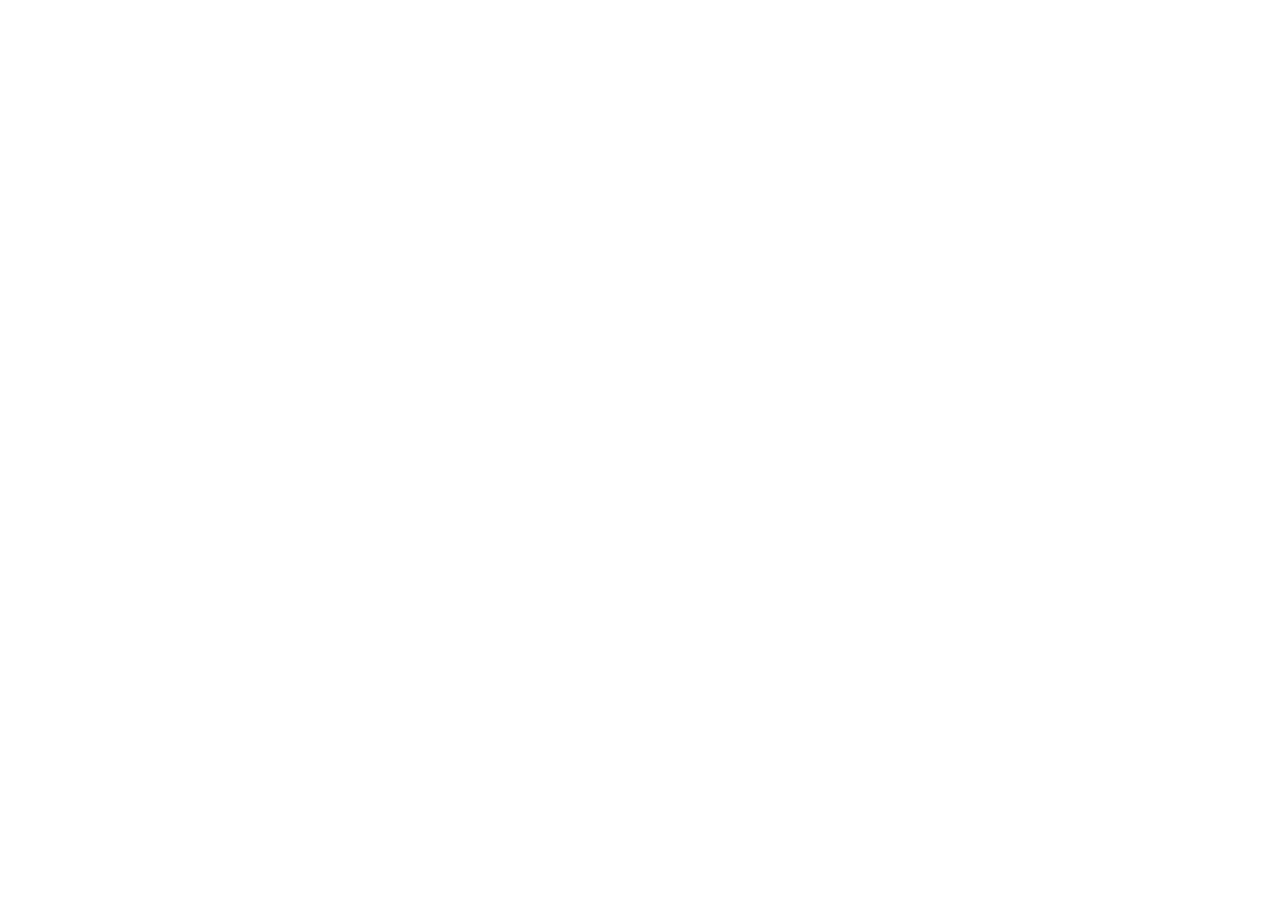
==== commit 0933730d: "Redirect to rudy-and-claudia.github.io Co-Authored-By: Claude Fable 5 <noreply@anthropic.com>" ====
--- a/index.html
+++ b/index.html
@@ -2,953 +2,12 @@
 <html lang="en">
 <head>
 <meta charset="UTF-8" />
-<meta name="viewport" content="width=device-width, initial-scale=1" />
-<title>Rudy & Claudia — Our Wedding</title>
-<meta name="description" content="Join us as we begin forever — the wedding of Rudy & Claudia, Sunday June 28, 2026 in Austin, Texas." />
-<meta property="og:type" content="website" />
-<meta property="og:title" content="Rudy & Claudia · June 28, 2026" />
-<meta property="og:description" content="Join us as we begin forever. Sunday, June 28, 2026 · Austin, Texas." />
-<meta property="og:image" content="images/share-preview.jpg" />
-<meta property="og:image:width" content="1200" />
-<meta property="og:image:height" content="630" />
-<meta name="twitter:card" content="summary_large_image" />
-<meta name="twitter:title" content="Rudy & Claudia · June 28, 2026" />
-<meta name="twitter:description" content="Join us as we begin forever. Sunday, June 28, 2026 · Austin, Texas." />
-<meta name="twitter:image" content="images/share-preview.jpg" />
-<link rel="stylesheet" href="ds.css" />
-<link rel="preconnect" href="https://fonts.googleapis.com" />
-<link rel="preconnect" href="https://fonts.gstatic.com" crossorigin />
-<link href="https://fonts.googleapis.com/css2?family=EB+Garamond:ital,wght@0,400;0,500;0,600;0,700;0,800;1,400;1,500;1,600&family=Pinyon+Script&display=swap" rel="stylesheet" />
-<style>
-  :root{
-    /* ===== Ivory & Royal Blue — refined wedding ===== */
-    --gold:#C9A24B;            /* antique gold — script, ornaments, monogram */
-    --gold-soft:#D8B466;       /* lighter gold for hover / highlights */
-    --sage:#5C76A6;            /* dusty blue — primary accent */
-    --sage-deep:#46587E;       /* deeper dusty blue for labels */
-    --green:#2C3D5E;           /* deep slate navy — display / text */
-    --champagne:#52688F;       /* warm dusty blue — accent name & italics */
-    --serif:'EB Garamond', Georgia, 'Times New Roman', serif;
-    --script:'Pinyon Script', cursive;
-    --font-body:'EB Garamond', Georgia, serif;
-    --font-mono:'EB Garamond', Georgia, serif;
-    --ink:#F4EEE1;             /* warm ivory canvas */
-    --ink-2:#FBF6EC;
-    --blush:#D8B8B2;           /* soft blush — atmospheric warmth only */
-    /* override dark-brand semantic tokens to light */
-    --bg:#F4EEE1;
-    --fg-1:#2C3D5E; --fg-2:#4E5A72; --fg-3:#6E7488; --fg-muted:#9A98A2;
-    --surface-1:#FFFFFF; --surface-2:#FFFDF9; --surface-3:#ECE2CC;
-    --border-subtle:rgba(44,61,94,0.12);
-    --border-1:rgba(44,61,94,0.18);
-    --border-2:rgba(44,61,94,0.24);
-    --amber-orange:#5C76A6; --amber-light:#7187B5; --amber-dark:#465E86;
-    --glow-amber-sm:0 4px 14px rgba(92,118,166,0.18);
-    --glow-amber:0 10px 28px rgba(92,118,166,0.26);
-    --glow-amber-lg:0 16px 44px rgba(92,118,166,0.34);
-    --shadow-card:0 1px 0 rgba(255,255,255,0.7) inset, 0 14px 34px rgba(34,51,94,0.10);
-    --shadow-lift:0 22px 54px rgba(34,51,94,0.16), 0 1px 0 rgba(255,255,255,0.8) inset;
-  }
-  *{box-sizing:border-box;}
-  html{scroll-behavior:smooth;}
-  body{
-    background:var(--ink);
-    color:var(--fg-1);
-    margin:0;
-    overflow-x:hidden;
-  }
-  ::selection{background:var(--sage);color:#fff;}
-
-  /* dot grid + glow helpers */
-  .dotgrid{
-    background-image:radial-gradient(rgba(46,58,94,0.06) 1px, transparent 1px);
-    background-size:26px 26px;
-  }
-  .wrap{max-width:1160px;margin:0 auto;padding:0 32px;}
-  section{position:relative;}
-
-  /* ============ ORNAMENTS ============ */
-  .eyebrow{
-    font-family:var(--font-mono);
-    font-size:14px;letter-spacing:.26em;text-transform:uppercase;
-    color:var(--sage-deep);
-    display:inline-flex;align-items:center;gap:12px;font-weight:600;
-  }
-  .eyebrow::before,.eyebrow.two::after{
-    content:'';width:26px;height:1px;background:linear-gradient(90deg,transparent,var(--gold));
-  }
-  .eyebrow.two::after{background:linear-gradient(90deg,var(--gold),transparent);}
-  .rule{
-    display:flex;align-items:center;justify-content:center;gap:14px;color:var(--gold);
-  }
-  .rule::before,.rule::after{
-    content:'';height:1px;width:64px;
-    background:linear-gradient(90deg,transparent,rgba(46,58,94,.55));
-  }
-  .rule::after{background:linear-gradient(90deg,rgba(46,58,94,.55),transparent);}
-  .diamond{width:7px;height:7px;background:var(--gold);transform:rotate(45deg);box-shadow:var(--glow-amber-sm);}
-  .amp{font-family:var(--script);color:var(--gold);font-weight:400;line-height:1;}
-
-  /* ============ REVEAL ============ */
-  .rv{transition:opacity .9s var(--ease-out),transform .9s var(--ease-out);}
-  .anim .rv{opacity:0;transform:translateY(34px);}
-  .anim .rv.in{opacity:1;transform:none;}
-  .rv.d1{transition-delay:.08s;}.rv.d2{transition-delay:.16s;}.rv.d3{transition-delay:.24s;}.rv.d4{transition-delay:.32s;}
-  @media not all{.anim .rv{opacity:1;transform:none;transition:none;}}
-
-  /* ============ TOP BAR ============ */
-  .topbar{
-    position:fixed;top:0;left:0;right:0;z-index:50;height:64px;
-    display:flex;align-items:center;justify-content:space-between;
-    padding:0 32px;
-    background:rgba(247,243,234,0);backdrop-filter:blur(0px);
-    transition:background .4s ease, backdrop-filter .4s ease, border-color .4s ease;
-    border-bottom:1px solid transparent;
-  }
-  .topbar.solid{background:rgba(247,243,234,.82);backdrop-filter:blur(14px);border-bottom:1px solid var(--border-subtle);}
-  .crest{
-    font-family:var(--serif);font-size:18px;letter-spacing:.04em;color:var(--fg-1);
-    display:flex;align-items:center;gap:9px;
-  }
-  .crest .amp{font-size:24px;}
-  .navlinks{display:flex;gap:26px;}
-  .navlinks a{white-space:nowrap;}
-  .navlinks a{
-    font-family:var(--font-mono);font-size:12px;letter-spacing:.18em;text-transform:uppercase;font-weight:600;
-    color:var(--fg-3);
-  }
-  .navlinks a:hover{color:var(--sage-deep);}
-  @media(max-width:820px){.navlinks{display:none;}}
-
-  /* ============ HERO ============ */
-  .hero{min-height:100vh;display:flex;align-items:center;padding:120px 0 90px;overflow:hidden;}
-  .hero::after{
-    content:'';position:absolute;left:50%;bottom:-30%;transform:translateX(-50%);
-    width:120vw;height:70vh;pointer-events:none;
-    background:radial-gradient(ellipse at center, rgba(216,184,178,.24), transparent 62%);
-  }
-  .hero-grid{display:grid;grid-template-columns:1.05fr .95fr;gap:72px;align-items:center;width:100%;}
-  .hero-copy{display:flex;flex-direction:column;gap:30px;}
-  .title-block{display:flex;flex-direction:column;gap:4px;}
-  .wed-script{font-family:var(--script);color:var(--gold);font-size:clamp(30px,4.3vw,50px);line-height:1.1;}
-  .names{font-family:var(--serif);font-weight:500;line-height:.9;letter-spacing:.005em;color:var(--fg-1);text-transform:none;}
-  .names .n{display:block;font-size:clamp(46px,7.4vw,104px);}
-  .names .amp{display:block;font-size:clamp(44px,5.4vw,74px);margin:.04em 0 .02em;}
-  .names em{font-style:normal;color:var(--champagne);}
-  .third{
-    font-family:var(--font-mono);font-size:12px;letter-spacing:.4em;color:var(--fg-3);
-    text-transform:uppercase;margin-top:4px;
-  }
-  .hero-meta{font-family:var(--font-mono);font-size:15px;letter-spacing:.18em;color:var(--fg-2);text-transform:uppercase;line-height:2;font-weight:500;}
-  .hero-meta b{display:block;color:var(--gold-soft);font-weight:500;margin-bottom:11px;}
-  .hero-meta .hm-place{display:block;}
-
-  /* portrait frame */
-  .portrait-frame{position:relative;justify-self:center;margin:14px 18px;}
-  .portrait-frame::before{
-    content:'';position:absolute;inset:-14px;border:1px solid rgba(46,58,94,.5);
-    pointer-events:none;
-  }
-  .corner{position:absolute;width:16px;height:16px;border:1px solid var(--gold);z-index:3;}
-  .corner.tl{top:-14px;left:-14px;border-right:0;border-bottom:0;}
-  .corner.tr{top:-14px;right:-14px;border-left:0;border-bottom:0;}
-  .corner.bl{bottom:-14px;left:-14px;border-right:0;border-top:0;}
-  .corner.br{bottom:-14px;right:-14px;border-left:0;border-top:0;}
-  .hero-portrait,.gal img{display:block;background:#EDE7D9;object-fit:cover;}
-  .hero-portrait{width:min(360px,72vw);aspect-ratio:3/4;height:auto;}
-
-  .scrollcue{
-    position:absolute;left:50%;bottom:26px;transform:translateX(-50%);
-    display:flex;flex-direction:column;align-items:center;gap:8px;
-    font-family:var(--font-mono);font-size:9.5px;letter-spacing:.3em;color:var(--fg-muted);text-transform:uppercase;
-  }
-  .scrollcue .line{width:1px;height:38px;background:linear-gradient(var(--gold),transparent);animation:cue 2.2s var(--ease-std) infinite;}
-  @keyframes cue{0%{opacity:.2;transform:scaleY(.4);transform-origin:top;}50%{opacity:1;transform:scaleY(1);}100%{opacity:.2;transform:scaleY(.4);transform-origin:bottom;}}
-
-  @media(max-width:820px){
-    .hero-grid{grid-template-columns:1fr;gap:48px;text-align:center;}
-    .hero-copy{align-items:center;}
-    .eyebrow{justify-content:center;}
-    .portrait-frame{order:-1;}
-  }
-
-  /* ============ GENERIC SECTION ============ */
-  .band{padding:clamp(72px,11vw,140px) 0;}
-  .center{text-align:center;display:flex;flex-direction:column;align-items:center;}
-  .sec-eyebrow{margin-bottom:26px;}
-  .sec-title{
-    font-family:var(--serif);font-weight:500;font-size:clamp(34px,5vw,58px);
-    line-height:1.04;color:var(--fg-1);letter-spacing:.01em;margin:0;
-  }
-  .sec-title .amp{font-size:1.1em;vertical-align:-.06em;}
-  .lead{font-family:var(--serif);font-style:italic;font-weight:400;font-size:clamp(21px,2.5vw,29px);color:var(--champagne);line-height:1.55;max-width:680px;}
-  p.txt{font-family:var(--font-body);font-size:18px;line-height:1.7;color:var(--fg-2);max-width:600px;}
-
-  /* ============ BLESSING / PARENTS ============ */
-  .blessing{max-width:760px;margin:0 auto;}
-  .parents{
-    display:grid;grid-template-columns:1fr auto 1fr;gap:0;align-items:center;
-    margin-top:56px;width:100%;max-width:840px;
-  }
-  .parent-col{display:flex;flex-direction:column;gap:10px;padding:0 36px;}
-  .parent-col .who{font-family:var(--font-mono);font-size:13px;letter-spacing:.2em;text-transform:uppercase;color:var(--sage-deep);margin-bottom:6px;font-weight:600;}
-  .parent-col .name{font-family:var(--serif);font-size:clamp(20px,2.4vw,26px);color:var(--fg-1);line-height:1.25;}
-  .parent-col .name .dec{color:var(--fg-muted);font-size:.8em;}
-  .vdiv{width:1px;align-self:stretch;background:linear-gradient(transparent,rgba(110,134,176,.55),transparent);}
-  @media(max-width:720px){
-    .parents{grid-template-columns:1fr;gap:36px;max-width:420px;}
-    .vdiv{height:1px;width:120px;justify-self:center;background:linear-gradient(90deg,transparent,rgba(110,134,176,.55),transparent);}
-  }
-
-  /* ============ COUNTDOWN ============ */
-  .countdown-top{background:var(--surface-3);border-bottom:1px solid var(--border-subtle);padding:96px 0 46px;}
-  .count{display:grid;grid-template-columns:repeat(4,minmax(0,1fr));gap:clamp(8px,3vw,40px);justify-content:center;margin-top:14px;width:100%;max-width:720px;}
-  .count .u{display:flex;flex-direction:column;align-items:center;gap:8px;}
-  @media(max-width:560px){.count{grid-template-columns:repeat(2,1fr);row-gap:30px;max-width:300px;}}
-  .count .num{font-family:var(--serif);font-weight:400;font-size:clamp(40px,6vw,72px);line-height:1;color:var(--fg-1);font-variant-numeric:tabular-nums;}
-  .count .lbl{font-family:var(--font-mono);font-size:12px;letter-spacing:.26em;text-transform:uppercase;color:var(--fg-3);font-weight:600;}
-  .countdown-top{border-top:1px solid var(--border-subtle);padding:clamp(80px,11vw,124px) 0;}
-  .countdown-top .sec-title em{font-style:italic;color:var(--champagne);white-space:nowrap;}
-  .countdown-top .count{margin-top:48px;}
-
-  /* ===== MONOGRAM CREST ===== */
-  .monogram{
-    width:106px;height:106px;border-radius:50%;position:relative;
-    display:flex;align-items:center;justify-content:center;color:var(--green);
-    box-shadow:inset 0 0 0 1px rgba(201,162,75,0.55), inset 0 0 0 7px var(--ink), inset 0 0 0 8px rgba(201,162,75,0.32);
-  }
-  .monogram .mr,.monogram .mc{font-family:var(--serif);font-size:37px;font-weight:600;line-height:1;}
-  .monogram .ma{font-family:var(--script);font-size:34px;line-height:1;margin:0 -3px;transform:translateY(3px);}
-  /* ===== GOLD FOIL TEXT ===== */
-  .monogram .mr,.monogram .mc,.monogram .ma,.names .amp,.wed-script,.foot-crest .amp,.crest .amp{
-    background:linear-gradient(110deg,#A8852F 0%,#C9A24B 26%,#F1E3B2 50%,#C9A24B 72%,#9C7B2C 100%);
-    background-size:220% auto;-webkit-background-clip:text;background-clip:text;
-    -webkit-text-fill-color:transparent;color:transparent;
-  }
-  @media all{
-    .monogram .mr,.monogram .mc,.monogram .ma,.names .amp,.wed-script{animation:foil 7s ease-in-out infinite;}
-    @keyframes foil{0%,100%{background-position:0% 50%;}50%{background-position:100% 50%;}}
-  }
-  /* ===== WARM FILM TONE ON PHOTOS ===== */
-  .gal img,.hero-portrait{filter:saturate(0.93) contrast(1.02) brightness(1.02) sepia(0.10);}
-  /* ===== ATMOSPHERE: paper grain + warm vignette ===== */
-  .grain-layer{position:fixed;inset:0;z-index:2;pointer-events:none;opacity:.06;mix-blend-mode:multiply;
-    background-image:url("data:image/svg+xml,%3Csvg xmlns='http://www.w3.org/2000/svg' width='160' height='160'%3E%3Cfilter id='n'%3E%3CfeTurbulence type='fractalNoise' baseFrequency='0.9' numOctaves='2' stitchTiles='stitch'/%3E%3C/filter%3E%3Crect width='100%25' height='100%25' filter='url(%23n)'/%3E%3C/svg%3E");}
-  body::after{content:'';position:fixed;inset:0;pointer-events:none;z-index:3;
-    background:radial-gradient(ellipse 112% 92% at 50% 26%, transparent 56%, rgba(44,61,94,0.05) 86%, rgba(44,61,94,0.10) 100%);}
-  .countdown-top .monogram{margin:0 auto 34px;}
-  .rsvp-card .monogram{margin:0 auto 8px;}
-  footer .monogram{margin:0 auto 24px;width:88px;height:88px;}
-  footer .monogram .mr,footer .monogram .mc{font-size:30px;}
-  footer .monogram .ma{font-size:28px;}
-
-  /* ===== GALLERY LIGHTBOX ===== */
-  .gal img{cursor:zoom-in;}
-  #lightbox{position:fixed;inset:0;z-index:200;display:none;align-items:center;justify-content:center;
-    background:rgba(15,19,32,.93);backdrop-filter:blur(10px);opacity:0;transition:opacity .35s var(--ease-out);padding:24px;}
-  #lightbox.on{display:flex;opacity:1;}
-  #lightbox .lb-img{max-width:92vw;max-height:85vh;border-radius:6px;box-shadow:0 30px 90px rgba(0,0,0,.6);
-    transform:scale(.96);transition:transform .4s var(--ease-out);}
-  #lightbox.on .lb-img{transform:scale(1);}
-  .lb-btn{position:absolute;background:rgba(255,255,255,.08);border:1px solid rgba(255,255,255,.22);
-    color:#fff;border-radius:50%;width:52px;height:52px;display:flex;align-items:center;justify-content:center;
-    cursor:pointer;font-size:26px;line-height:0;transition:background .15s,border-color .15s;backdrop-filter:blur(6px);}
-  .lb-btn:hover{background:rgba(255,255,255,.18);border-color:rgba(255,255,255,.42);}
-  .lb-close{top:22px;right:22px;font-size:30px;}
-  .lb-prev{left:22px;top:50%;transform:translateY(-50%);}
-  .lb-next{right:22px;top:50%;transform:translateY(-50%);}
-  .lb-count{position:absolute;bottom:26px;left:50%;transform:translateX(-50%);color:rgba(255,255,255,.72);
-    font-family:var(--font-mono);font-size:12px;letter-spacing:.24em;text-transform:uppercase;}
-  @media(max-width:560px){.lb-prev{left:10px;}.lb-next{right:10px;}.lb-btn{width:46px;height:46px;font-size:24px;}}
-
-  /* ============ DETAILS CARDS ============ */
-  .cards{display:grid;grid-template-columns:1fr 1fr;gap:28px;margin-top:54px;width:100%;}
-  .card{
-    background:var(--surface-2);border:1px solid var(--border-subtle);border-radius:var(--r-lg);
-    padding:44px 40px;display:flex;flex-direction:column;align-items:center;text-align:center;gap:14px;
-    box-shadow:var(--shadow-card);position:relative;overflow:hidden;transition:transform .4s var(--ease-out),border-color .4s var(--ease-out),box-shadow .4s var(--ease-out);
-  }
-  .card:hover{transform:translateY(-3px);border-color:rgba(46,58,94,.2);box-shadow:var(--shadow-lift);}
-  .card .glyph{
-    width:62px;height:62px;border:1px solid rgba(110,134,176,.5);border-radius:50%;
-    display:flex;align-items:center;justify-content:center;color:var(--sage);margin-bottom:6px;
-  }
-  .card .glyph svg{width:28px;height:28px;}
-  .card .ctype{font-family:var(--font-mono);font-size:13.5px;letter-spacing:.22em;text-transform:uppercase;color:var(--sage-deep);font-weight:600;}
-  .card .ctime{font-family:var(--serif);font-size:38px;color:var(--fg-1);line-height:1;white-space:nowrap;}
-  .card .cplace{font-family:var(--serif);font-size:22px;color:var(--fg-1);line-height:1.3;}
-  .card .caddr{font-family:var(--font-body);font-size:16px;color:var(--fg-2);line-height:1.6;letter-spacing:.01em;}
-  .maplink{
-    margin-top:8px;font-family:var(--font-mono);font-size:11.5px;letter-spacing:.2em;text-transform:uppercase;
-    color:var(--sage-deep);border:1px solid var(--border-1);border-radius:var(--r-pill);
-    padding:9px 20px;transition:all .2s var(--ease-out);display:inline-flex;gap:8px;align-items:center;
-  }
-  .maplink:hover{border-color:var(--gold);color:var(--gold);box-shadow:var(--glow-amber-sm);}
-  .nochildren{
-    margin-top:34px;display:inline-flex;align-items:center;gap:12px;
-    font-family:var(--font-mono);font-size:11px;letter-spacing:.26em;text-transform:uppercase;color:var(--fg-3);
-    border:1px solid var(--border-1);border-radius:var(--r-pill);padding:12px 26px;
-  }
-  .nochildren b{color:var(--champagne);font-weight:500;}
-  @media(max-width:720px){.cards{grid-template-columns:1fr;}}
-
-  /* ============ GALLERY ============ */
-  .gal{display:grid;grid-template-columns:repeat(6,1fr);gap:16px;margin-top:54px;width:100%;align-items:start;}
-  .gal img{width:100%;height:100%;border-radius:10px;}
-  .g-port{grid-column:span 2;aspect-ratio:3/4;}
-  .g-wide{grid-column:span 4;aspect-ratio:3/2;}
-  .g-sm{grid-column:span 2;aspect-ratio:3/2;}
-  @media(max-width:720px){
-    .gal{grid-template-columns:repeat(2,1fr);}
-    .g-port{grid-column:span 2;aspect-ratio:4/3;}
-    .g-wide{grid-column:span 2;aspect-ratio:3/2;}
-    .g-sm{grid-column:span 1;aspect-ratio:4/5;}
-  }
-
-  /* ============ GIFTS ============ */
-  .gift-poem{font-family:var(--serif);font-style:italic;font-weight:400;font-size:clamp(21px,2.6vw,28px);color:var(--champagne);line-height:1.7;max-width:600px;margin-top:30px;}
-  .pays{display:flex;gap:22px;justify-content:center;margin-top:46px;flex-wrap:wrap;}
-  .pay{
-    background:var(--surface-2);border:1px solid var(--border-subtle);border-radius:var(--r-lg);
-    padding:30px 38px;display:flex;flex-direction:column;align-items:center;gap:12px;min-width:230px;
-    box-shadow:var(--shadow-card);transition:transform .4s var(--ease-out),border-color .4s var(--ease-out);
-  }
-  .pay:hover{transform:translateY(-3px);border-color:rgba(46,58,94,.2);}
-  .pay .ptag{font-family:var(--font-mono);font-size:13px;letter-spacing:.22em;text-transform:uppercase;color:var(--fg-3);font-weight:600;}
-  .pay .pname{font-family:var(--serif);font-size:26px;color:var(--fg-1);}
-  .pay .phandle{font-family:var(--font-mono);font-size:15px;letter-spacing:.08em;color:var(--gold-soft);}
-
-  /* ============ RSVP ============ */
-  .rsvp-band{padding:clamp(80px,12vw,150px) 0;}
-  .rsvp-card{
-    background:linear-gradient(180deg,var(--surface-1),var(--ink));
-    border:1px solid var(--border-1);border-radius:var(--r-xl);
-    padding:clamp(48px,7vw,84px) 32px;max-width:780px;margin:0 auto;text-align:center;
-    display:flex;flex-direction:column;align-items:center;position:relative;overflow:hidden;
-    box-shadow:var(--shadow-card);
-  }
-  .rsvp-card::before{content:'';position:absolute;inset:0;
-    background:radial-gradient(ellipse at 50% 120%, rgba(216,184,178,.20), transparent 60%);pointer-events:none;}
-  .deadline{font-family:var(--font-mono);font-size:14px;letter-spacing:.22em;text-transform:uppercase;color:var(--gold-soft);margin-top:6px;font-weight:600;}
-  .cta{
-    margin-top:34px;font-family:var(--font-mono);font-size:14px;letter-spacing:.16em;text-transform:uppercase;font-weight:600;
-    color:#FBF8F1;background:var(--sage);border:0;border-radius:var(--r-pill);
-    padding:17px 44px;cursor:pointer;box-shadow:var(--glow-amber);
-    transition:background .15s var(--ease-out),box-shadow .15s var(--ease-out),transform .09s var(--ease-out);
-    text-decoration:none;display:inline-flex;align-items:center;gap:10px;
-  }
-  .cta:hover{background:var(--amber-light);box-shadow:var(--glow-amber-lg);color:#FBF8F1;}
-  .cta:active{background:var(--amber-dark);box-shadow:var(--glow-amber-sm);transform:translateY(1px);}
-  .closing{font-family:var(--script);font-style:normal;font-size:clamp(30px,4.4vw,48px);color:var(--gold);margin-top:14px;line-height:1.12;}
-
-  /* ============ FOOTER ============ */
-  footer{border-top:1px solid var(--border-subtle);padding:46px 0 56px;text-align:center;}
-  .foot-crest{font-family:var(--serif);font-size:30px;color:var(--fg-1);display:inline-flex;align-items:center;gap:10px;}
-  .foot-crest .amp{font-size:36px;}
-  .foot-meta{font-family:var(--font-mono);font-size:12px;letter-spacing:.2em;text-transform:uppercase;color:var(--fg-muted);margin-top:18px;line-height:1.9;}
-
-  /* ============ MUSIC TOGGLE ============ */
-  .music{
-    position:fixed;right:22px;bottom:22px;z-index:60;
-    width:48px;height:48px;border-radius:50%;border:1px solid var(--border-1);
-    background:rgba(255,255,255,.82);backdrop-filter:blur(10px);color:var(--sage);
-    display:flex;align-items:center;justify-content:center;cursor:pointer;
-    transition:all .2s var(--ease-out);
-  }
-  .music:hover{border-color:var(--gold);box-shadow:var(--glow-amber-sm);}
-  .music .bars{display:flex;gap:2.5px;align-items:flex-end;height:16px;}
-  .music .bars span{width:2.5px;height:5px;background:currentColor;border-radius:2px;}
-  .music.playing .bars span{animation:eq .9s ease-in-out infinite;}
-  .music.playing .bars span:nth-child(2){animation-delay:.18s;}
-  .music.playing .bars span:nth-child(3){animation-delay:.36s;}
-  .music.playing .bars span:nth-child(4){animation-delay:.1s;}
-  @keyframes eq{0%,100%{height:4px;}50%{height:15px;}}
-
-  /* ============ MOTION GRAPHICS ============ */
-  #petals{position:fixed;inset:0;z-index:0;pointer-events:none;}
-  body>section,body>footer{position:relative;z-index:1;}
-  #progress{position:fixed;top:0;left:0;height:2px;width:0;z-index:55;
-    background:linear-gradient(90deg,var(--sage),var(--gold-soft));box-shadow:0 0 8px rgba(110,134,176,.4);}
-  @media all {
-    /* hero ambient glow breathing */
-    .hero::after{animation:breathe 9s ease-in-out infinite;}
-    @keyframes breathe{0%,100%{opacity:.6;transform:translateX(-50%) scale(1);}50%{opacity:1;transform:translateX(-50%) scale(1.12);}}
-    /* portrait gentle float */
-    .portrait-frame{animation:floaty 7.5s ease-in-out infinite;}
-    @keyframes floaty{0%,100%{transform:translateY(0);}50%{transform:translateY(-9px);}}
-    /* staggered hero title reveal */
-    .anim .title-block{opacity:1;transform:none;}
-    .anim .title-block .wed-script,
-    .anim .title-block .names .n,
-    .anim .title-block .names .amp{opacity:0;transform:translateY(20px);
-      transition:opacity .85s var(--ease-out),transform .85s var(--ease-out);}
-    .anim .title-block.in .wed-script{opacity:1;transform:none;transition-delay:.05s;}
-    .anim .title-block.in .names .n:first-child{opacity:1;transform:none;transition-delay:.18s;}
-    .anim .title-block.in .names .amp{opacity:1;transform:none;transition-delay:.32s;}
-    .anim .title-block.in .names .n:last-child{opacity:1;transform:none;transition-delay:.46s;}
-    /* divider lines draw in */
-    .rule::before,.rule::after{transform:scaleX(0);transition:transform .85s var(--ease-out) .15s;}
-    .rule::before{transform-origin:right;}.rule::after{transform-origin:left;}
-    .rule.in::before,.rule.in::after,.rule:not(.rv)::before,.rule:not(.rv)::after{transform:scaleX(1);}
-    /* gallery hover lift */
-    .gal img{transition:transform .5s var(--ease-out),box-shadow .5s var(--ease-out);}
-    .gal img:hover{transform:translateY(-5px);box-shadow:var(--shadow-lift);}
-    /* CTA shimmer */
-    .cta{position:relative;overflow:hidden;}
-    .cta::after{content:'';position:absolute;top:0;left:-75%;width:45%;height:100%;
-      background:linear-gradient(100deg,transparent,rgba(255,255,255,.38),transparent);
-      transform:skewX(-18deg);animation:sheen 5.5s ease-in-out infinite;pointer-events:none;}
-    @keyframes sheen{0%{left:-75%;}18%{left:155%;}100%{left:155%;}}
-  }
-
-  /* ============ ADD TO CALENDAR ============ */
-  .addcal-wrap{margin-top:40px;}
-  .addcal{font-family:var(--font-mono);font-size:13px;letter-spacing:.16em;text-transform:uppercase;font-weight:600;
-    color:var(--green);background:rgba(62,99,176,.08);border:1px solid var(--border-2);border-radius:var(--r-pill);
-    padding:14px 32px;cursor:pointer;display:inline-flex;align-items:center;
-    transition:border-color .2s var(--ease-out),color .2s var(--ease-out),background .2s var(--ease-out),box-shadow .2s var(--ease-out),transform .12s var(--ease-out);}
-  .addcal:hover{border-color:var(--sage);color:var(--gold);background:rgba(62,99,176,.16);box-shadow:var(--glow-amber-sm);transform:translateY(-1px);}
-  .addcal:active{transform:translateY(0);}
-  .ctime .mer{font-size:.46em;letter-spacing:.07em;vertical-align:.06em;color:var(--fg-2);}
-  .gal img:nth-child(1){transition-delay:0s;}
-  .gal img:nth-child(2){transition-delay:.12s;}
-  .gal img:nth-child(3){transition-delay:.24s;}
-  .gal img:nth-child(4){transition-delay:.36s;}
-  .gal img:nth-child(5){transition-delay:.48s;}
-
-  /* ============ ENVELOPE INTRO ============ */
-  #enve{position:fixed;inset:0;z-index:300;display:flex;flex-direction:column;align-items:center;justify-content:center;gap:34px;
-    background:
-      radial-gradient(ellipse 64% 50% at 50% 50%, rgba(201,162,75,0.16), transparent 60%),
-      radial-gradient(circle at 16% 20%, rgba(60,78,54,0.55), transparent 42%),
-      radial-gradient(circle at 86% 82%, rgba(82,40,48,0.50), transparent 44%),
-      radial-gradient(ellipse 135% 120% at 50% 40%, #1a1d15 0%, #111209 48%, #070806 100%);
-    overflow:hidden;}
-  #enve::after{content:'';position:absolute;inset:0;pointer-events:none;z-index:0;
-    box-shadow:inset 0 0 220px 60px rgba(0,0,0,0.62);}
-  #enve .grain{position:absolute;inset:0;pointer-events:none;z-index:0;
-    background-image:radial-gradient(rgba(232,214,170,.05) 1px,transparent 1px);background-size:22px 22px;
-    -webkit-mask-image:radial-gradient(ellipse at 50% 45%,#000 38%,transparent 78%);mask-image:radial-gradient(ellipse at 50% 45%,#000 38%,transparent 78%);}
-  .enve-dots{position:absolute;inset:0;pointer-events:none;z-index:0;}
-  .enve-dots .edot{position:absolute;border-radius:50%;background:#D8B466;box-shadow:0 0 6px rgba(216,180,102,0.6);animation:edrift linear infinite;}
-  @keyframes edrift{from{transform:translateY(0)}to{transform:translateY(-118vh)}}
-  #enve.lift{animation:enveLift 1.15s cubic-bezier(.5,0,.2,1) forwards;}
-  @keyframes enveLift{to{opacity:0;visibility:hidden;transform:translateY(-26px) scale(1.06);}}
-  @keyframes envIn{to{opacity:1;transform:none;}}
-  .env-head{position:relative;z-index:1;display:flex;flex-direction:column;align-items:center;gap:10px;}
-  .env-eyebrow{font-family:var(--serif);font-weight:600;color:#E8DDC4;font-size:clamp(12px,1.7vw,15px);letter-spacing:.36em;text-transform:uppercase;line-height:1;
-    opacity:0;transform:translateY(10px);animation:envIn .9s var(--ease-out) .15s forwards;}
-  .env-names{font-family:var(--script);font-size:clamp(40px,8vw,84px);line-height:1.04;white-space:nowrap;
-    background:linear-gradient(110deg,#B8923F 0%,#E6CD86 28%,#F6ECC4 50%,#D8B466 72%,#A8852F 100%);
-    background-size:200% auto;-webkit-background-clip:text;background-clip:text;-webkit-text-fill-color:transparent;color:transparent;
-    filter:drop-shadow(0 2px 20px rgba(201,162,75,0.38));
-    opacity:0;transform:translateY(12px);animation:envIn 1s var(--ease-out) .3s forwards;}
-  .env{position:relative;z-index:1;width:min(500px,86vw);aspect-ratio:1.5/1;cursor:pointer;perspective:1400px;
-    opacity:0;transform:translateY(16px) scale(.96);animation:envIn 1s var(--ease-out) .3s forwards;}
-  .env-body{position:absolute;inset:0;border-radius:10px;background:linear-gradient(170deg,#f8f2e3,#efe5d0);
-    box-shadow:0 50px 90px -20px rgba(0,0,0,.65),0 10px 26px rgba(0,0,0,.4),inset 0 0 0 1px rgba(201,162,75,.28);}
-  .env-body::after{content:'';position:absolute;inset:12px;border:1px solid rgba(201,162,75,.38);border-radius:5px;
-    box-shadow:inset 0 0 0 3px rgba(248,242,227,.6),inset 0 0 0 4px rgba(201,162,75,.18);}
-  .env-letter{position:absolute;left:7%;right:7%;top:9%;bottom:16%;z-index:1;border-radius:4px;background:#fdfbf4;
-    box-shadow:0 10px 26px rgba(0,0,0,.22);border:1px solid rgba(201,162,75,.22);
-    display:flex;flex-direction:column;align-items:center;justify-content:center;gap:6px;text-align:center;padding:5% 6%;
-    opacity:0;transition:transform 1.5s cubic-bezier(.5,0,.15,1),box-shadow 1.5s ease,opacity .8s ease .2s;}
-  .env-letter .e1{font-family:var(--font-mono);font-size:9.5px;letter-spacing:.26em;text-transform:uppercase;color:#9A7A2C;font-weight:600;}
-  .env-letter .e2{font-family:var(--script);color:var(--gold);font-size:clamp(20px,3.4vw,30px);line-height:1;}
-  .env-letter .e3{font-family:var(--serif);color:var(--green);font-size:clamp(24px,4.8vw,40px);line-height:1;}
-  .env-letter .e3 i{font-style:normal;font-family:var(--script);color:var(--gold);}
-  .env-letter .e4{font-family:var(--font-mono);font-size:9px;letter-spacing:.2em;text-transform:uppercase;color:var(--fg-3);margin-top:3px;}
-  .env-front{position:absolute;inset:0;z-index:2;border-radius:10px;background:linear-gradient(185deg,#f4edda,#e8dec5);
-    clip-path:polygon(0 26%,50% 60%,100% 26%,100% 100%,0 100%);
-    box-shadow:inset 0 3px 8px rgba(255,255,255,.5), inset 0 2px 0 rgba(201,162,75,.25);filter:drop-shadow(0 -1px 1px rgba(0,0,0,.12));}
-  /* (envelope address removed) */
-  .env-flap{position:absolute;left:0;top:0;width:100%;height:60%;z-index:4;transform-origin:top center;backface-visibility:hidden;
-    background:linear-gradient(178deg,#f5eedd,#e9dfc7);clip-path:polygon(0 0,100% 0,50% 100%);border-radius:10px 10px 0 0;
-    filter:drop-shadow(0 12px 14px rgba(0,0,0,.3));transition:transform 1.25s cubic-bezier(.6,0,.2,1);}
-  .seal{position:absolute;left:50%;top:55%;transform:translate(-50%,-50%);z-index:6;
-    width:clamp(78px,15vw,98px);height:clamp(78px,15vw,98px);border-radius:50%;display:flex;align-items:center;justify-content:center;
-    background:radial-gradient(circle at 36% 30%,#F0D89C 0%,#D8B466 30%,#C9A24B 52%,#9A7A2C 100%);
-    box-shadow:0 14px 26px rgba(60,40,10,.5),inset 0 3px 9px rgba(255,248,224,.6),inset 0 -8px 14px rgba(90,64,18,.55);
-    transition:opacity .6s ease,transform .7s cubic-bezier(.5,0,.2,1);}
-  .seal::before{content:'';position:absolute;inset:7px;border-radius:50%;border:1.5px solid rgba(255,248,225,.6);box-shadow:inset 0 0 6px rgba(90,64,18,.45);}
-  .seal .mono{font-family:var(--serif);color:#5A431A;font-size:clamp(26px,5vw,34px);letter-spacing:.01em;text-shadow:0 1px 0 rgba(255,248,224,.5);}
-  .seal .mono i{font-style:italic;font-size:.82em;opacity:.92;}
-  .enve-hint{position:relative;z-index:1;font-family:var(--font-mono);font-size:12px;letter-spacing:.36em;text-transform:uppercase;color:#D8C9A6;font-weight:600;
-    display:flex;flex-direction:column;align-items:center;gap:11px;opacity:0;animation:envIn .9s var(--ease-out) .65s forwards;}
-  .enve-hint .chev{width:9px;height:9px;border-right:1.5px solid var(--gold);border-bottom:1.5px solid var(--gold);transform:rotate(45deg);animation:chevp 1.8s ease-in-out infinite;}
-  @keyframes chevp{0%,100%{opacity:.3;transform:rotate(45deg) translateY(0);}50%{opacity:1;transform:rotate(45deg) translateY(3px);}}
-  #enve.opening{cursor:default;}
-  #enve.opening .seal{opacity:0;transform:translate(-50%,-50%) scale(.7) rotate(-8deg);}
-  #enve.opening .env-flap{transform:rotateX(-178deg);}
-  #enve.opening .env-letter{transform:translateY(-66%);box-shadow:0 36px 60px rgba(0,0,0,.45);z-index:5;opacity:1;}
-  #enve.opening .env-head,#enve.opening .enve-hint{opacity:0;transition:opacity .5s ease;}
-  @media not all{.env,.env-eyebrow,.env-names,.enve-hint{animation-duration:.3s;}.env-flap,.env-letter,.seal{transition-duration:.3s;}.enve-dots .edot{animation:none;}#enve.lift{animation-duration:.3s;}}
-  /* ============ RSVP NOTE · DETAIL NOTE · MOBILE MOTION ============ */
-  .rsvp-note{display:block;margin-top:16px;font-family:var(--font-mono);font-size:13px;letter-spacing:.08em;text-transform:uppercase;color:var(--fg-2);}
-  .detail-note{font-family:var(--serif);font-style:italic;font-weight:400;font-size:clamp(19px,2.3vw,24px);line-height:1.65;color:var(--champagne);max-width:620px;margin:46px auto 0;text-wrap:pretty;}
-  .anim .gal img.rv{opacity:0;transform:translateX(-70px);transition:opacity .9s var(--ease-out),transform .9s var(--ease-out);}
-  .anim .gal img.rv:nth-child(even){transform:translateX(70px);}
-  .anim .gal img.rv.in{opacity:1;transform:none;}
-  @media(max-width:820px){
-    .hero{padding:98px 0 64px;}
-    .band{padding:80px 0;}
-    .detail-note{margin-top:38px;}
-    .scrollcue{display:none;}
-    .parent-col{text-align:center!important;align-items:center!important;}
-    .sec-title sup{font-size:.5em;}
-  }
-  /* ---- mobile: nudge everything a touch larger for legibility ---- */
-  @media(max-width:560px){
-    .eyebrow{font-size:14.5px;letter-spacing:.2em;}
-    .hero-meta{font-size:16.5px;letter-spacing:.16em;}
-    .names .n{font-size:clamp(60px,16vw,84px);}
-    .names .amp{font-size:clamp(50px,11vw,70px);}
-    .wed-script{font-size:clamp(34px,9vw,46px);}
-    .lead{font-size:22px;}
-    p.txt{font-size:19px;}
-    .sec-title{font-size:clamp(38px,9.5vw,50px);}
-    .card{padding:42px 28px;}
-    .card .ctype{font-size:14.5px;}
-    .card .ctime{font-size:42px;}
-    .card .cplace{font-size:24px;}
-    .card .caddr{font-size:17px;}
-    .pay .ptag{font-size:14px;}
-    .pay .pname{font-size:28px;}
-    .pay .phandle{font-size:16.5px;}
-    .gift-poem{font-size:22px;}
-    .detail-note{font-size:19.5px;}
-    .deadline{font-size:15px;}
-    .cta{font-size:15px;padding:18px 40px;}
-    .parent-col .name{font-size:23px;}
-    .parent-col .who{font-size:13.5px;}
-    /* ---- story pacing: give each section room to breathe so the next
-            chapter doesn't peek in before you've finished this one ---- */
-    .band{padding:120px 0;}
-    .hero{padding:98px 0 96px;}
-    section[data-screen-label="Invitation"]{padding-top:104px !important;}
-    section[data-screen-label="Gallery"]{padding-top:104px !important;}
-    .rsvp-band{padding:128px 0 132px;}
-    .parents{margin-top:52px;}
-    .cards{margin-top:48px;gap:24px;}
-    .detail-note{margin-top:44px;}
-    .addcal-wrap{margin-top:48px;}
-    .pays{margin-top:44px;}
-    .gal{margin-top:48px;}
-    .count{row-gap:34px;}
-    .count .num{font-size:48px;}
-    .count .lbl{font-size:13px;}
-    .countdown-top .monogram{margin-bottom:28px;}
-    footer{padding:60px 0 70px;}
-  }
-</style>
-<script>document.documentElement.classList.add('anim');</script>
+<title>Rudy &amp; Claudia — Our Wedding</title>
+<meta http-equiv="refresh" content="0; url=https://rudy-and-claudia.github.io/" />
+<link rel="canonical" href="https://rudy-and-claudia.github.io/" />
+<script>location.replace('https://rudy-and-claudia.github.io/');</script>
 </head>
-<body class="dotgrid">
-  <canvas id="petals" aria-hidden="true"></canvas>
-  <div class="grain-layer" aria-hidden="true"></div>
-  <div id="progress" aria-hidden="true"></div>
-  <div id="enve">
-    <div class="grain" aria-hidden="true"></div>
-    <div class="env-head">
-      <span class="env-eyebrow">we're getting married</span>
-      <span class="env-names">Rudy &amp; Claudia</span>
-    </div>
-    <div class="env" role="button" tabindex="0" aria-label="Tap to open the invitation">
-      <div class="env-body"></div>
-      <div class="env-letter">
-        <span class="e1">together with their families</span>
-        <span class="e2">the wedding of</span>
-        <span class="e3">Rudy <i>&amp;</i> Claudia</span>
-        <span class="e4">Sunday · June 28, 2026</span>
-      </div>
-      <div class="env-front"></div>
-      <div class="env-flap"></div>
-      <div class="seal"><span class="mono">R<i>&amp;</i>C</span></div>
-    </div>
-    <div class="enve-hint">Click envelope to open<span class="chev"></span></div>
-  </div>
-
-  <!-- ============ TOP BAR ============ -->
-  <div class="topbar" id="topbar">
-    <div class="crest">Rudy <span class="amp">&amp;</span> Claudia</div>
-    <nav class="navlinks">
-      <a href="#story">Our Story</a>
-      <a href="#details">Details</a>
-      <a href="#gallery">Gallery</a>
-      <a href="#gifts">Gifts</a>
-      <a href="#rsvp">RSVP</a>
-    </nav>
-  </div>
-
-  <!-- ============ HERO ============ -->
-  <section class="hero" data-screen-label="Hero">
-    <div class="wrap">
-      <div class="hero-grid">
-        <div class="hero-copy">
-          <span class="eyebrow rv">Join us as we begin forever</span>
-          <div class="title-block rv d1">
-            <span class="wed-script">the wedding of</span>
-            <h1 class="names">
-              <span class="n">Rudy</span>
-              <span class="amp">&amp;</span>
-              <span class="n"><em>Claudia</em></span>
-            </h1>
-          </div>
-          <div class="hero-meta rv d3">
-            <b>Sunday · June 28, 2026</b>
-            <span class="hm-place">Austin, Texas</span>
-          </div>
-        </div>
-        <div class="portrait-frame rv d2">
-          <span class="corner tl"></span><span class="corner tr"></span>
-          <span class="corner bl"></span><span class="corner br"></span>
-          <img id="hero-portrait" class="hero-portrait" src="images/couple-hero.jpg" alt="Rudy and Claudia" />
-        </div>
-      </div>
-    </div>
-    <div class="scrollcue"><span>Scroll</span><span class="line"></span></div>
-  </section>
-
-  <!-- ============ BLESSING / STORY ============ -->
-  <section class="band" id="story" data-screen-label="Story">
-    <div class="wrap center">
-      <span class="eyebrow two sec-eyebrow rv">Our Beginning</span>
-      <p class="lead blessing rv d1">By God's grace and with grateful hearts, we found one another. Today, surrounded by the love and blessings of our families, we begin this new chapter together as husband and wife.</p>
-      <div class="rule rv d2" style="margin:54px 0 6px;"><span class="diamond"></span></div>
-      <div class="parents">
-        <div class="parent-col rv d2" style="text-align:right;align-items:flex-end;">
-          <span class="who">Parents of the Groom</span>
-          <span class="name">Rudy Castellanos</span>
-          <span class="name">Carole Castellanos</span>
-        </div>
-        <div class="vdiv rv d2"></div>
-        <div class="parent-col rv d3" style="text-align:left;">
-          <span class="who">Parents of the Bride</span>
-          <span class="name">Jose Luis Serrano</span>
-          <span class="name">Mary Serrano</span>
-        </div>
-      </div>
-    </div>
-  </section>
-
-  <!-- ============ INVITATION ============ -->
-  <section class="band" data-screen-label="Invitation" style="padding-top:0;">
-    <div class="wrap center">
-      <span class="eyebrow sec-eyebrow rv">You are invited</span>
-      <h2 class="sec-title rv d1">Rudy <span class="amp">&amp;</span> Claudia</h2>
-      <p class="txt rv d2" style="margin-top:24px;">We wish to share our joy with you. With full and grateful hearts, we invite you to celebrate the beginning of our forever.</p>
-    </div>
-  </section>
-
-  <!-- ============ COUNTDOWN ============ -->
-  <section class="countdown-top" data-screen-label="Countdown">
-    <div class="wrap center">
-      <div class="monogram rv"><span class="mr">R</span><span class="ma">&amp;</span><span class="mc">C</span></div>
-      <span class="eyebrow two sec-eyebrow rv d1">The moment we've been waiting for</span>
-      <h2 class="sec-title rv d1">Until we say <em>I do</em></h2>
-      <div class="count rv d2" id="countdown" aria-live="polite">
-        <div class="u"><span class="num" data-d>—</span><span class="lbl">Days</span></div>
-        <div class="u"><span class="num" data-h>—</span><span class="lbl">Hours</span></div>
-        <div class="u"><span class="num" data-m>—</span><span class="lbl">Minutes</span></div>
-        <div class="u"><span class="num" data-s>—</span><span class="lbl">Seconds</span></div>
-      </div>
-    </div>
-  </section>
-
-  <!-- ============ DETAILS ============ -->
-  <section class="band" id="details" data-screen-label="Details">
-    <div class="wrap center">
-      <span class="eyebrow sec-eyebrow rv">The Celebration</span>
-      <h2 class="sec-title rv d1">Sunday, June 28<sup style="font-family:var(--serif);font-size:.5em;vertical-align:.7em;">th</sup> 2026</h2>
-      <div class="cards">
-        <div class="card rv d1">
-          <div class="glyph">
-            <svg viewBox="0 0 24 24" fill="none" stroke="currentColor" stroke-width="1.4" stroke-linecap="round" stroke-linejoin="round"><path d="M12 2v6M9 5h6"/><path d="M5 22V11l7-4 7 4v11"/><path d="M9 22v-5a3 3 0 0 1 6 0v5"/></svg>
-          </div>
-          <span class="ctype">Ceremony</span>
-          <span class="ctime">10:00 <span class="mer">AM</span></span>
-          <span class="cplace">County Court at Law</span>
-          <span class="caddr">509 W. 11th St, 6th Floor<br>Austin, TX 78701</span>
-          <a class="maplink" href="https://www.google.com/maps/search/?api=1&query=509+W+11th+St+Austin+TX+78701" target="_blank" rel="noopener">View Map →</a>
-        </div>
-        <div class="card rv d2">
-          <div class="glyph">
-            <svg viewBox="0 0 24 24" fill="none" stroke="currentColor" stroke-width="1.4" stroke-linecap="round" stroke-linejoin="round"><path d="M5 21V10a7 7 0 0 1 14 0v11"/><path d="M3 21h18"/><path d="M12 3V1.5"/><path d="M9 10a3 3 0 0 1 6 0"/></svg>
-          </div>
-          <span class="ctype">Reception</span>
-          <span class="ctime">11:30 <span class="mer">AM</span></span>
-          <span class="cplace">County Line</span>
-          <span class="caddr">5204 Ranch Rd 2222<br>Austin, TX 78731</span>
-          <a class="maplink" href="https://www.google.com/maps/search/?api=1&query=County+Line+5204+Ranch+Rd+2222+Austin+TX+78731" target="_blank" rel="noopener">View Map →</a>
-        </div>
-      </div>
-      <p class="detail-note rv d2">Following the ceremony, please join us for brunch as we celebrate with family and friends. A meal and soft drinks will be provided. Kindly note that alcoholic beverages will not be served.</p>
-      <div class="addcal-wrap rv d1"><button class="addcal" id="addcal" type="button">Add to calendar</button></div>
-    </div>
-  </section>
-
-  <!-- ============ GIFTS ============ -->
-  <section class="band" id="gifts" data-screen-label="Gifts">
-    <div class="wrap center">
-      <span class="eyebrow sec-eyebrow rv">With gratitude</span>
-      <h2 class="sec-title rv d1">A gift suggestion</h2>
-      <p class="gift-poem rv d2">With all that we have, we've been truly blessed.<br>Your presence and prayers are all that we request.<br>But if you desire to give nonetheless,<br>a monetary gift is one we suggest.</p>
-      <div class="pays">
-        <a class="pay rv d2" href="https://cash.app/$claudiaserrrano" target="_blank" rel="noopener">
-          <span class="ptag">Cash App</span>
-          <span class="pname">Cash App</span>
-          <span class="phandle">$claudiaserrrano</span>
-        </a>
-        <a class="pay rv d3" href="https://venmo.com/u/Claudia-Serrano-65" target="_blank" rel="noopener">
-          <span class="ptag">Venmo</span>
-          <span class="pname">Venmo</span>
-          <span class="phandle">@Claudia-Serrano-65</span>
-        </a>
-        <div class="pay rv d3">
-          <span class="ptag">Zelle</span>
-          <span class="pname">Zelle</span>
-          <span class="phandle">214 477-2074</span>
-        </div>
-      </div>
-    </div>
-  </section>
-
-  <!-- ============ GALLERY ============ -->
-  <section class="band" id="gallery" data-screen-label="Gallery" style="padding-top:0;">
-    <div class="wrap center">
-      <span class="eyebrow two sec-eyebrow rv">Moments</span>
-      <h2 class="sec-title rv d1">The two of us</h2>
-      <div class="gal">
-        <img class="g-port rv d1" src="images/couple-portrait.jpg" alt="Rudy and Claudia portrait" loading="lazy" />
-        <img class="g-wide rv d2" src="images/couple-beach.jpg" alt="Rudy and Claudia at the beach" loading="lazy" />
-        <img class="g-sm rv d1" src="images/couple-car.jpg" alt="Rudy and Claudia by the car" loading="lazy" />
-        <img class="g-sm rv d2" src="images/couple-patio.jpg" alt="Rudy and Claudia on the patio" loading="lazy" />
-        <img class="g-sm rv d3" src="images/couple-night.jpg" alt="Rudy and Claudia at night" loading="lazy" />
-        <img class="g-sm rv d1" src="images/couple-hike.jpg" alt="Rudy and Claudia hiking" loading="lazy" />
-        <img class="g-sm rv d2" src="images/couple-lake.jpg" alt="Rudy and Claudia at the lake" loading="lazy" />
-        <img class="g-sm rv d3" src="images/couple-lights.jpg" alt="Rudy and Claudia under the lights" loading="lazy" />
-      </div>
-    </div>
-  </section>
-
-  <!-- ============ RSVP ============ -->
-  <section class="rsvp-band" id="rsvp" data-screen-label="RSVP">
-    <div class="wrap">
-      <div class="rsvp-card rv">
-        <div class="monogram"><span class="mr">R</span><span class="ma">&amp;</span><span class="mc">C</span></div>
-        <span class="eyebrow" style="justify-content:center;">Kindly Respond</span>
-        <h2 class="sec-title" style="margin-top:22px;">Please RSVP</h2>
-        <span class="deadline">BY WEDNESDAY · JUNE 17, 2026</span>
-        <a class="cta" href="sms:+12144772074?&amp;body=RSVP%20for%20Rudy%20%26%20Claudia%27s%20Wedding%21%0AName%3A%0ANumber%20attending%3A">Tap to RSVP by text →</a>
-        <span class="rsvp-note">Opens a text to (214) 477-2074 — just add your name &amp; guest count.</span>
-        <div class="rule" style="margin:42px 0 20px;width:100%;max-width:260px;"><span class="diamond"></span></div>
-        <p class="closing">We look forward to celebrating with you</p>
-      </div>
-    </div>
-  </section>
-
-  <!-- ============ FOOTER ============ -->
-  <footer>
-    <div class="wrap">
-      <div class="monogram"><span class="mr">R</span><span class="ma">&amp;</span><span class="mc">C</span></div>
-      <div class="foot-crest">Rudy <span class="amp">&amp;</span> Claudia</div>
-      <div class="foot-meta">
-        June 28, 2026 · Austin, Texas<br>
-        Made with love for our family & friends
-      </div>
-    </div>
-  </footer>
-
-  <!-- ============ LIGHTBOX ============ -->
-  <div id="lightbox" aria-hidden="true" role="dialog" aria-label="Photo viewer">
-    <button class="lb-btn lb-close" type="button" aria-label="Close">&times;</button>
-    <button class="lb-btn lb-prev" type="button" aria-label="Previous photo">&#8249;</button>
-    <img class="lb-img" alt="Rudy and Claudia" />
-    <button class="lb-btn lb-next" type="button" aria-label="Next photo">&#8250;</button>
-    <span class="lb-count"></span>
-  </div>
-
-  <!-- ============ MUSIC ============ -->
-  <button class="music" id="music" aria-label="Mute or unmute music" title="Music on — tap to mute">
-    <span class="bars"><span></span><span></span><span></span><span></span></span>
-  </button>
-  <!-- ♪ "A Thousand Years" — Christina Perri -->
-  <audio id="song" loop preload="auto" src="audio/a-thousand-years.mp3"></audio>
-
-  <script>
-    // ---- reveal: scroll-triggered slide-ins (IntersectionObserver) ----
-    const revealEls=[...document.querySelectorAll('.rv')];
-    const vh0=window.innerHeight||document.documentElement.clientHeight||0;
-    if(!vh0 || !('IntersectionObserver' in window)){
-      revealEls.forEach(el=>el.classList.add('in'));
-    } else {
-      const io=new IntersectionObserver((entries,obs)=>{
-        for(const e of entries){ if(e.isIntersecting){ e.target.classList.add('in'); obs.unobserve(e.target); } }
-      },{threshold:0, rootMargin:'0px 0px -10% 0px'});
-      revealEls.forEach(el=>io.observe(el));
-      const sweep=()=>{ const vh=window.innerHeight; for(const el of revealEls){ if(el.classList.contains('in')) continue; const r=el.getBoundingClientRect(); if(r.top < vh*0.9) el.classList.add('in'); } };
-      window.addEventListener('scroll',sweep,{passive:true}); window.addEventListener('load',sweep);
-    }
-
-    // ---- top bar solidify ----
-    const topbar=document.getElementById('topbar');
-    const onScroll=()=>topbar.classList.toggle('solid', window.scrollY>40);
-    onScroll(); window.addEventListener('scroll',onScroll,{passive:true});
-
-    // ---- scroll progress bar ----
-    const prog=document.getElementById('progress');
-    if(prog){
-      const up=()=>{const sc=document.documentElement;const m=sc.scrollHeight-sc.clientHeight;prog.style.width=(m>0?Math.min(100,sc.scrollTop/m*100):0)+'%';};
-      up(); window.addEventListener('scroll',up,{passive:true}); window.addEventListener('resize',up);
-    }
-
-    // ---- ambient floating particles ----
-    (function(){
-      const c=document.getElementById('petals'); if(!c) return;
-      const ctx=c.getContext('2d'); let w,h,parts;
-      const COLORS=['rgba(201,162,75,','rgba(216,184,178,','rgba(232,214,170,'];
-      const rnd=(a,b)=>a+Math.random()*(b-a);
-      function init(){
-        w=c.width=innerWidth; h=c.height=innerHeight;
-        const n=Math.min(48,Math.max(18,Math.round(w/30)));
-        parts=Array.from({length:n},()=>({x:rnd(0,w),y:rnd(0,h),r:rnd(1,3.4),
-          vx:rnd(-0.12,0.12),vy:rnd(-0.34,-0.07),a:rnd(0.12,0.4),
-          col:COLORS[Math.floor(Math.random()*COLORS.length)],ph:rnd(0,6.28),sw:rnd(0.3,0.9)}));
-      }
-      function draw(t){
-        ctx.clearRect(0,0,w,h);
-        for(const p of parts){
-          p.x+=p.vx+Math.sin(t/1000*p.sw+p.ph)*0.12; p.y+=p.vy;
-          if(p.y<-12){p.y=h+12;p.x=rnd(0,w);} if(p.x<-12)p.x=w+12; if(p.x>w+12)p.x=-12;
-          ctx.beginPath(); ctx.arc(p.x,p.y,p.r,0,6.2832); ctx.fillStyle=p.col+p.a+')'; ctx.fill();
-        }
-        requestAnimationFrame(draw);
-      }
-      init(); window.addEventListener('resize',init,{passive:true});
-      if(false){
-        for(const p of parts){ctx.beginPath();ctx.arc(p.x,p.y,p.r,0,6.2832);ctx.fillStyle=p.col+p.a+')';ctx.fill();}
-      } else requestAnimationFrame(draw);
-    })();
-
-    // ---- music: auto-play on open; browsers block sound until a gesture,
-    //      so we also start on the visitor's very first tap / scroll / key. ----
-    const music=document.getElementById('music'), song=document.getElementById('song');
-    song.volume=0.55;
-    let armed=true;
-    const gestures=['pointerdown','touchstart','keydown','scroll','click'];
-    function markPlaying(){ music.classList.add('playing'); music.title='Music on — tap to mute'; }
-    function markPaused(){ music.classList.remove('playing'); music.title='Muted — tap to play'; }
-    function disarm(){ if(!armed)return; armed=false; gestures.forEach(ev=>window.removeEventListener(ev,onFirst)); }
-    function tryPlay(){
-      const p=song.play();
-      if(p&&p.then){ p.then(()=>{ markPlaying(); disarm(); }).catch(()=>{}); }
-    }
-    function onFirst(){ if(song.paused) tryPlay(); }
-    tryPlay(); // attempt immediately (plays if the browser allows autoplay)
-    gestures.forEach(ev=>window.addEventListener(ev,onFirst,{passive:true}));
-    // the corner control is a mute/unmute toggle, not a play gate
-    music.addEventListener('click',(e)=>{
-      e.stopPropagation();
-      if(song.paused){ song.play(); markPlaying(); }
-      else { song.pause(); markPaused(); }
-    });
-
-    // ---- add to calendar (.ics download) ----
-    const addcal=document.getElementById('addcal');
-    if(addcal){
-      addcal.addEventListener('click',()=>{
-        const NL=String.fromCharCode(13,10);
-        const ics=['BEGIN:VCALENDAR','VERSION:2.0','PRODID:-//RudyClaudia//Wedding//EN','CALSCALE:GREGORIAN','BEGIN:VEVENT',
-          'UID:rudy-claudia-20260628@wedding','DTSTAMP:20260101T000000Z',
-          'DTSTART:20260628T100000','DTEND:20260628T133000',
-          'SUMMARY:Rudy & Claudia Wedding',
-          'LOCATION:County Court at Law - 509 W. 11th St 6th Floor - Austin TX 78701',
-          'DESCRIPTION:Ceremony 10:00 AM at County Court at Law. Lunch reception 11:30 AM at County Line in Austin TX.',
-          'END:VEVENT','END:VCALENDAR'].join(NL);
-        const blob=new Blob([ics],{type:'text/calendar;charset=utf-8'});
-        const url=URL.createObjectURL(blob);
-        const a=document.createElement('a'); a.href=url; a.download='Rudy-and-Claudia-Wedding.ics';
-        document.body.appendChild(a); a.click(); a.remove(); setTimeout(()=>URL.revokeObjectURL(url),1500);
-      });
-    }
-
-    // ---- envelope intro (tap to open) ----
-    (function(){
-      const ov=document.getElementById('enve'); if(!ov) return;
-      if(sessionStorage.getItem('rc_opened')){ ov.remove(); return; }
-      const wrap=document.createElement('div'); wrap.className='enve-dots';
-      for(let i=0;i<18;i++){ const d=document.createElement('span'); d.className='edot';
-        const s=(2+Math.random()*4.5).toFixed(1);
-        d.style.width=d.style.height=s+'px';
-        d.style.left=(Math.random()*100)+'%';
-        d.style.top=(70+Math.random()*55)+'%';
-        d.style.opacity=(0.1+Math.random()*0.22).toFixed(2);
-        d.style.animationDuration=(9+Math.random()*11)+'s';
-        d.style.animationDelay=(-Math.random()*14)+'s';
-        wrap.appendChild(d);
-      }
-      ov.insertBefore(wrap, ov.firstChild);
-      let done=false;
-      function open(){
-        if(done) return; done=true;
-        ov.classList.add('opening');
-        try{sessionStorage.setItem('rc_opened','1');}catch(e){}
-        try{const sg=document.getElementById('song'); if(sg&&sg.paused){const p=sg.play(); if(p&&p.then)p.then(()=>document.getElementById('music').classList.add('playing')).catch(()=>{});}}catch(e){}
-        setTimeout(()=>ov.classList.add('lift'),2300);
-        setTimeout(()=>{ if(ov&&ov.parentNode) ov.remove(); },3650);
-      }
-      ov.addEventListener('click',open);
-      ov.addEventListener('keydown',e=>{ if(e.key==='Enter'||e.key===' '){e.preventDefault();open();} });
-    })();
-
-    // ---- live countdown to the ceremony ----
-    (function(){
-      const root=document.getElementById('countdown'); if(!root) return;
-      const target=new Date(2026,5,28,10,0,0).getTime(); // Jun 28 2026, 10:00 AM
-      const elD=root.querySelector('[data-d]'),elH=root.querySelector('[data-h]'),
-            elM=root.querySelector('[data-m]'),elS=root.querySelector('[data-s]');
-      const p=n=>String(n).padStart(2,'0');
-      function tick(){
-        let diff=Math.max(0,target-Date.now());
-        const d=Math.floor(diff/864e5); diff-=d*864e5;
-        const h=Math.floor(diff/36e5); diff-=h*36e5;
-        const m=Math.floor(diff/6e4);  diff-=m*6e4;
-        const s=Math.floor(diff/1e3);
-        if(elD)elD.textContent=d; if(elH)elH.textContent=p(h);
-        if(elM)elM.textContent=p(m); if(elS)elS.textContent=p(s);
-      }
-      tick(); setInterval(tick,1000);
-    })();
-
-    // ---- gallery lightbox (tap a photo to open full-screen, swipe through) ----
-    (function(){
-      const lb=document.getElementById('lightbox'); if(!lb) return;
-      const img=lb.querySelector('.lb-img'), counter=lb.querySelector('.lb-count');
-      const slots=[...document.querySelectorAll('.gal img')];
-      let order=[],idx=0;
-      function srcOf(slot){ return slot.currentSrc||slot.src||null; }
-      function show(){ const s=order[idx]; if(!s)return; img.src=srcOf(s);
-        counter.textContent=(idx+1)+' / '+order.length; }
-      function open(slot){
-        order=slots.filter(srcOf); idx=order.indexOf(slot); if(idx<0)return;
-        show(); lb.classList.add('on'); lb.setAttribute('aria-hidden','false');
-        document.body.style.overflow='hidden';
-      }
-      function close(){ lb.classList.remove('on'); lb.setAttribute('aria-hidden','true');
-        document.body.style.overflow=''; }
-      function nav(dir){ if(!order.length)return; idx=(idx+dir+order.length)%order.length; show(); }
-      slots.forEach(s=>s.addEventListener('click',e=>{
-        if(srcOf(s)){ e.preventDefault(); e.stopPropagation(); open(s); }
-      }));
-      lb.querySelector('.lb-close').addEventListener('click',close);
-      lb.querySelector('.lb-prev').addEventListener('click',e=>{e.stopPropagation();nav(-1);});
-      lb.querySelector('.lb-next').addEventListener('click',e=>{e.stopPropagation();nav(1);});
-      lb.addEventListener('click',e=>{ if(e.target===lb) close(); });
-      document.addEventListener('keydown',e=>{
-        if(!lb.classList.contains('on'))return;
-        if(e.key==='Escape')close(); if(e.key==='ArrowLeft')nav(-1); if(e.key==='ArrowRight')nav(1);
-      });
-    })();
-  </script>
+<body style="font-family:Georgia,serif;background:#F4EEE1;color:#2C3D5E;display:flex;align-items:center;justify-content:center;min-height:100vh;margin:0;">
+<p>The invitation has moved — <a href="https://rudy-and-claudia.github.io/" style="color:#5C76A6;">tap here if you aren't redirected</a>.</p>
 </body>
 </html>
